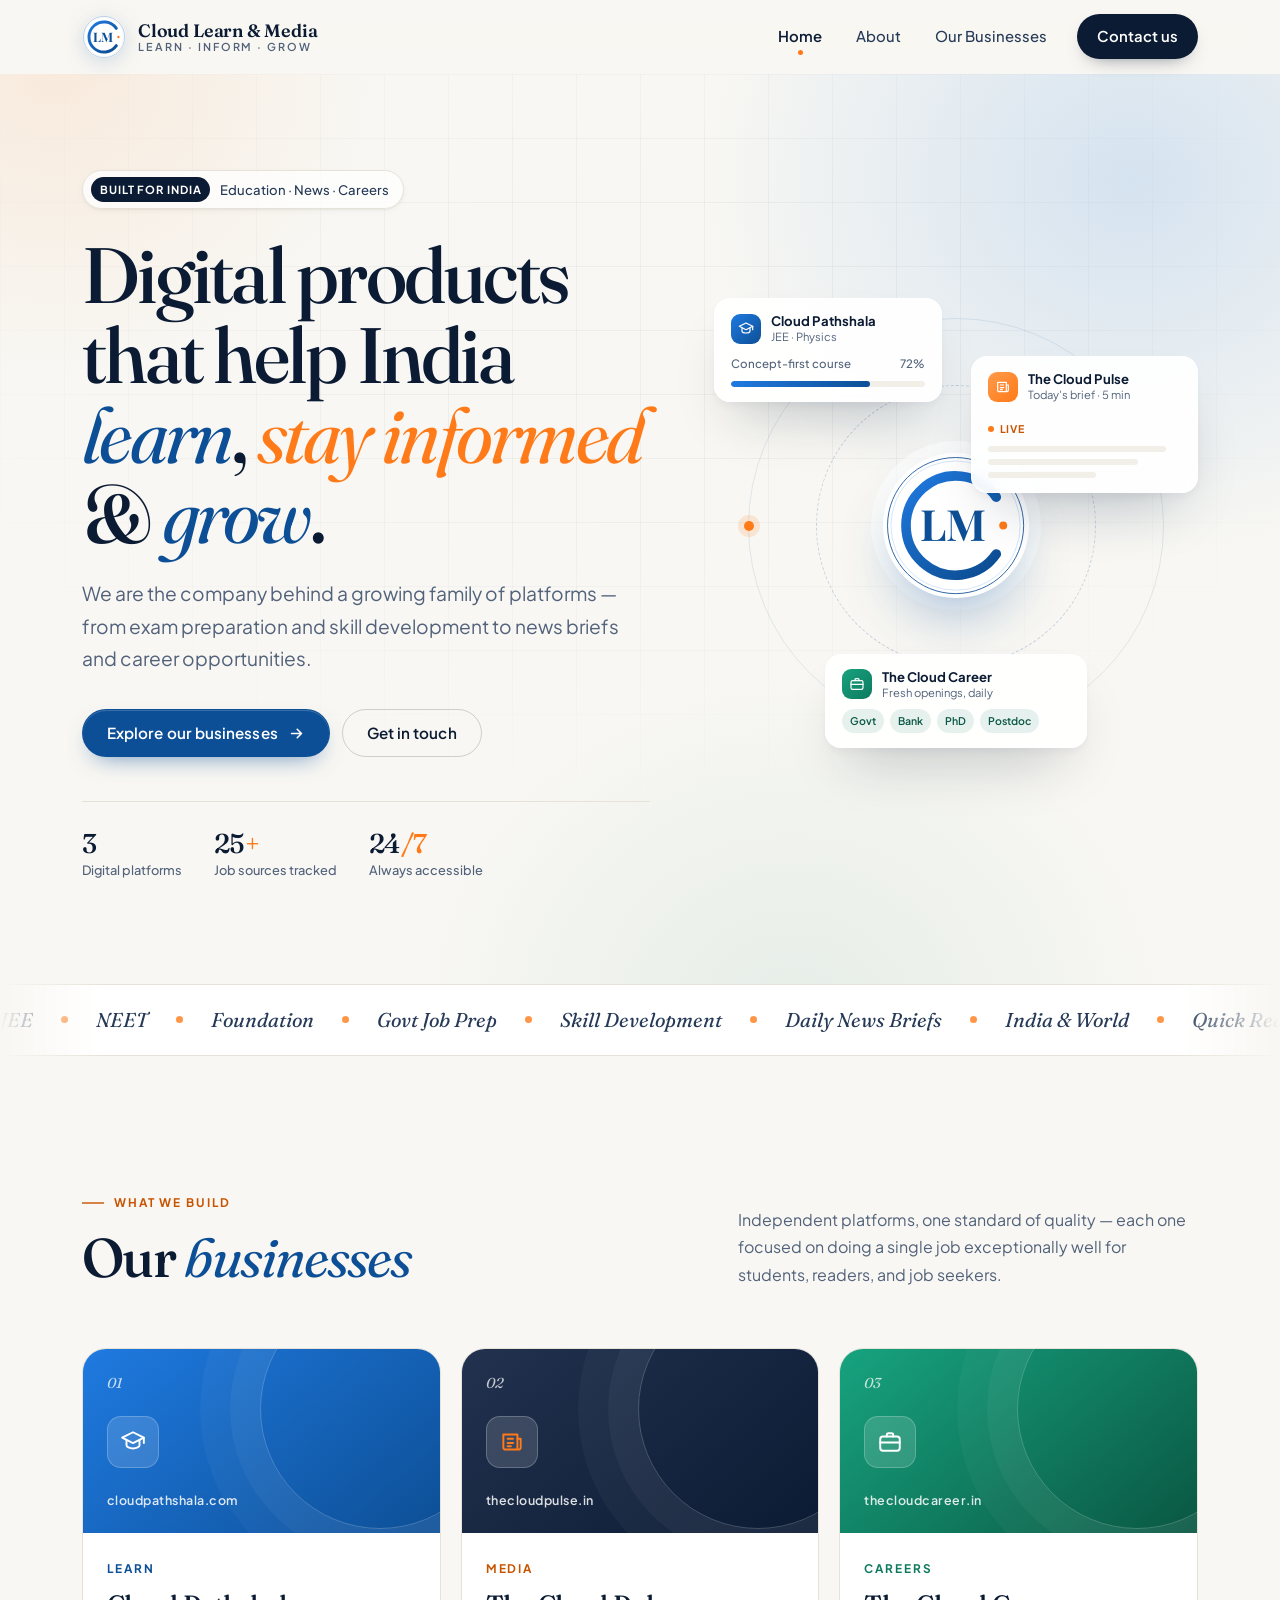
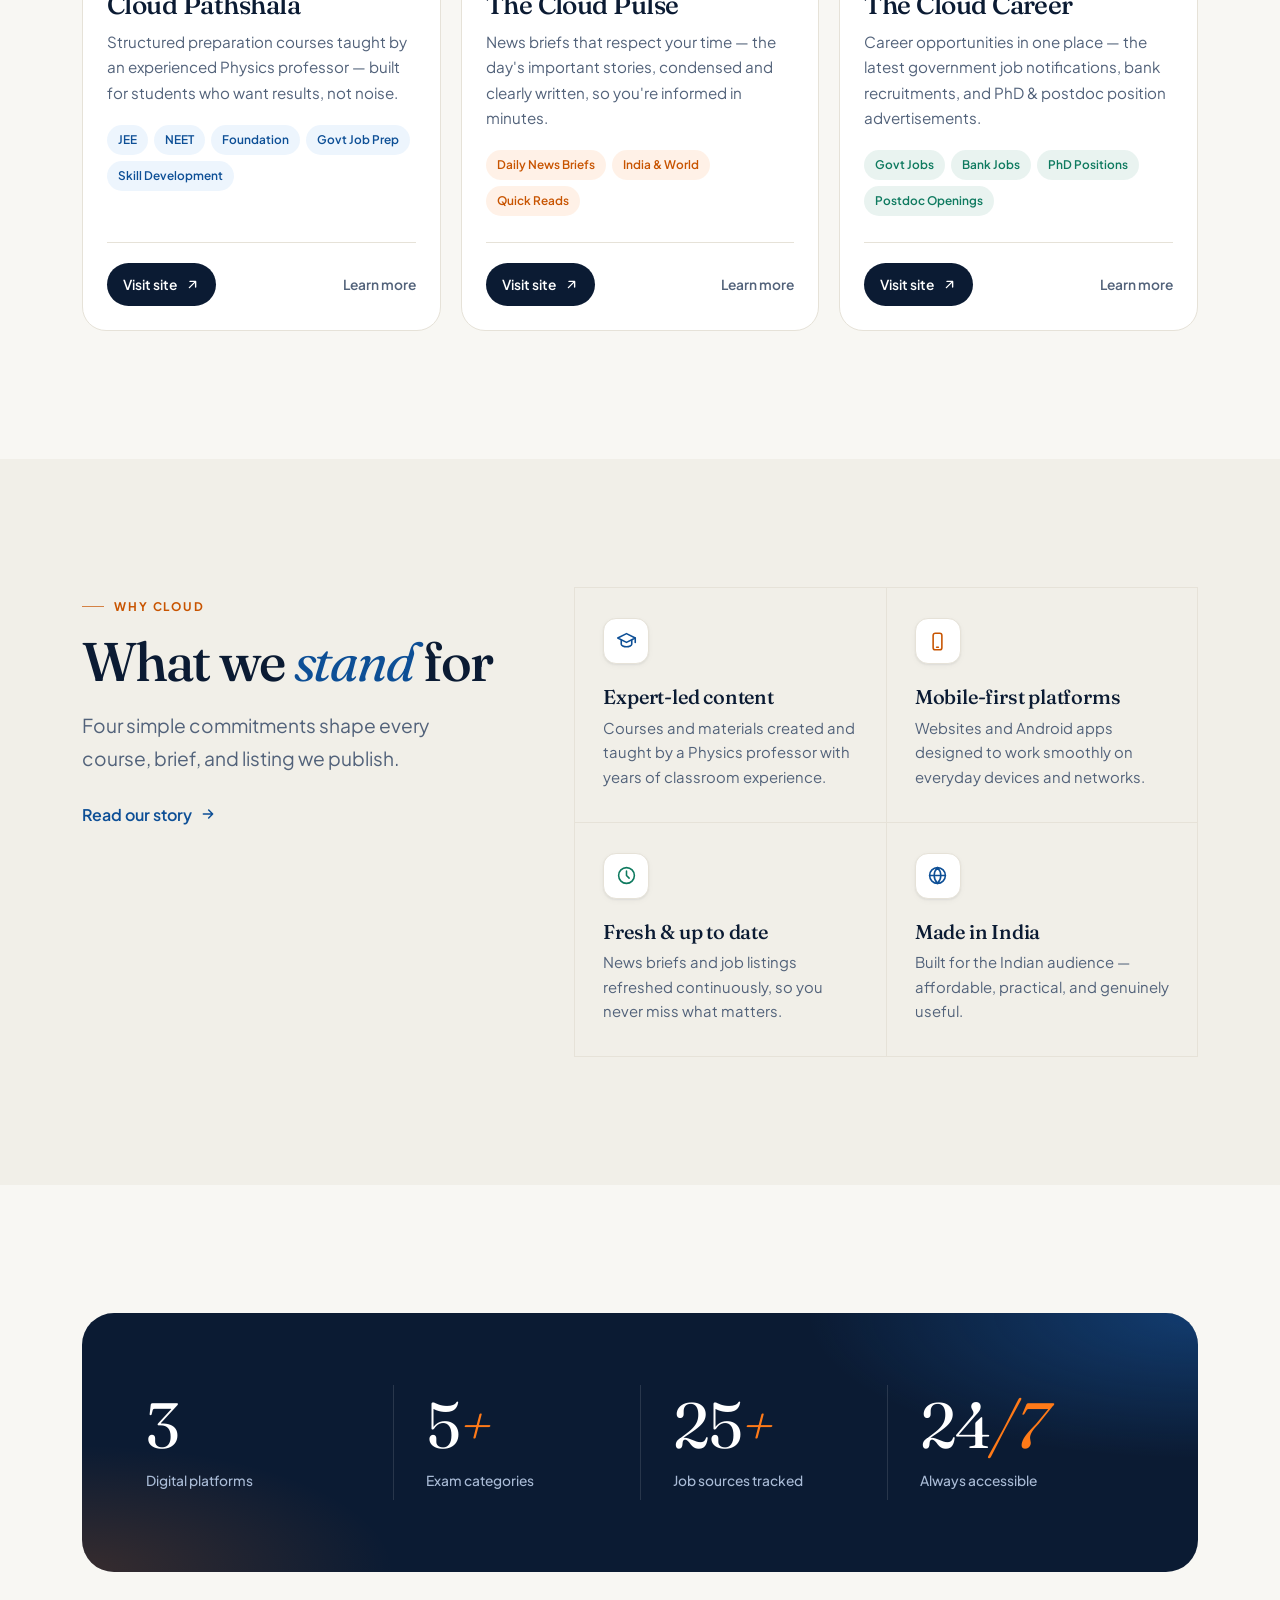
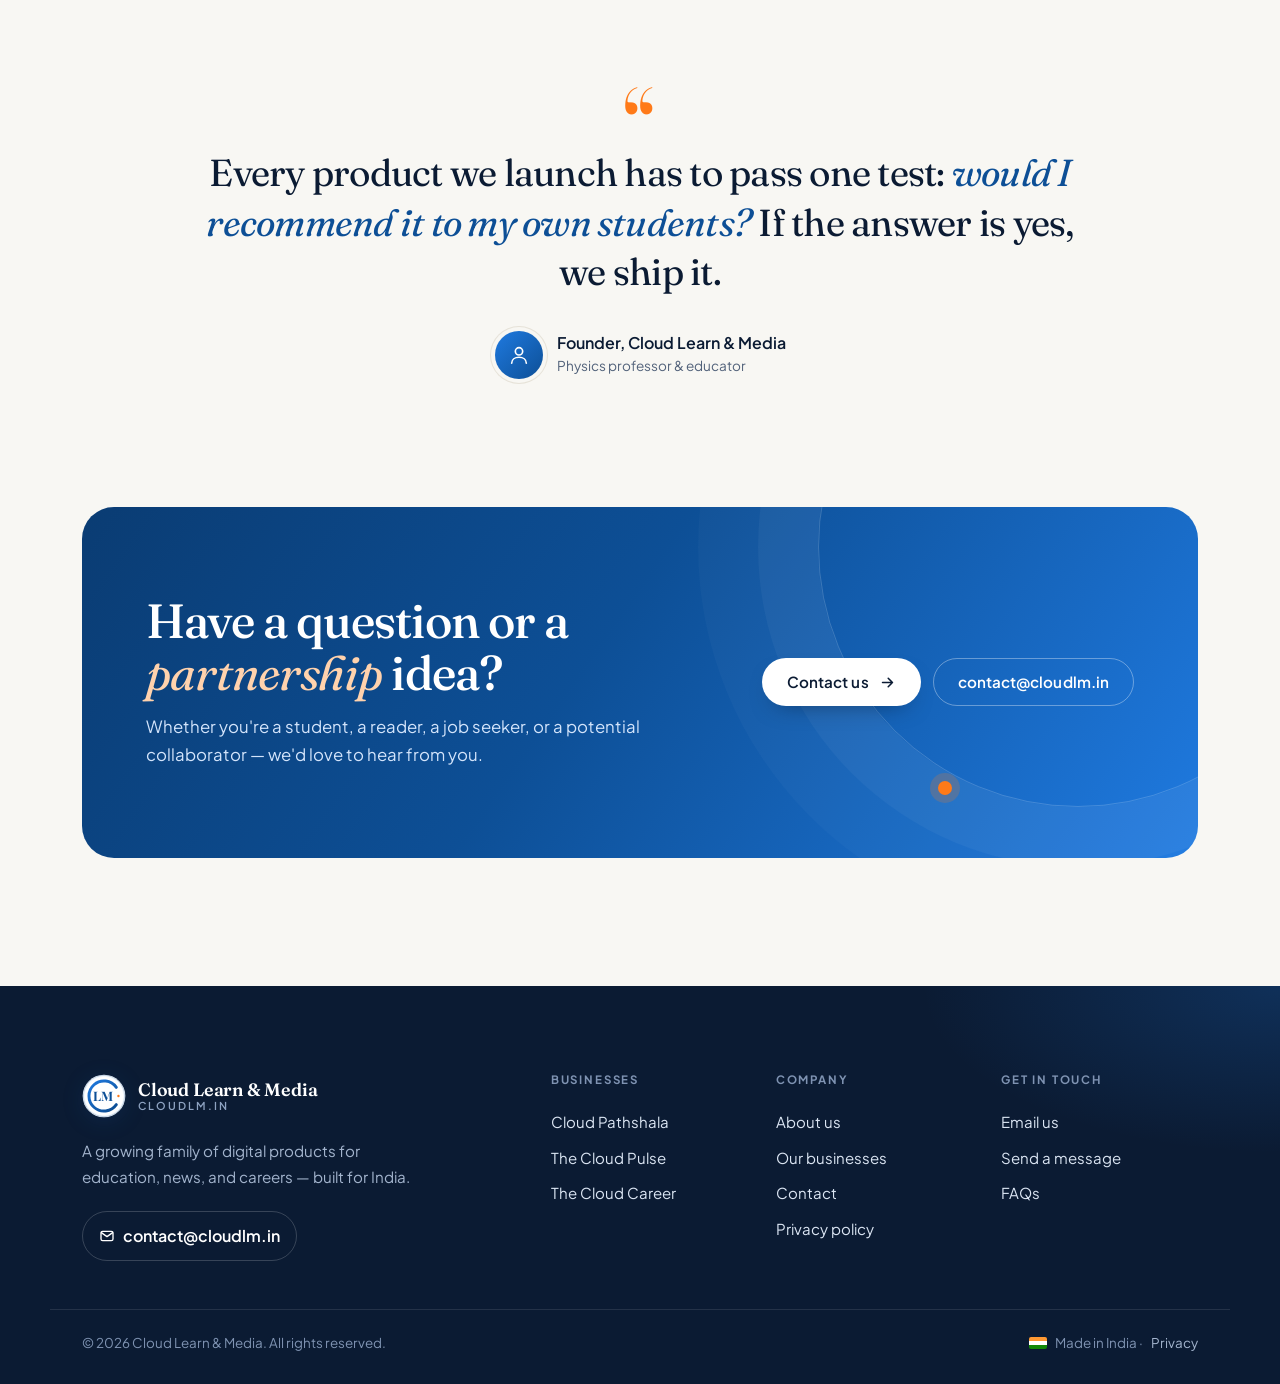
==== index.html @ e99fbc85 "Redesign cloudlm.in with a more polished, editorial look - New design system: Fraunces display serif" ====
<!DOCTYPE html>
<html lang="en-IN" class="no-js">
<head>
<meta charset="UTF-8">
<meta name="viewport" content="width=device-width, initial-scale=1.0">
<title>Cloud Learn &amp; Media — Digital Products for India</title>
<meta name="description" content="Cloud Learn &amp; Media builds digital products for India: Cloud Pathshala (JEE, NEET, Foundation &amp; Govt Job preparation), The Cloud Pulse (news briefs), and The Cloud Career (govt, bank, PhD &amp; postdoc job listings).">
<link rel="canonical" href="https://cloudlm.in/">
<meta name="theme-color" content="#f8f7f3">
<link rel="icon" type="image/png" href="favicon-96.png">
<link rel="apple-touch-icon" href="assets/clm-logo-v3-512.png">
<meta property="og:site_name" content="Cloud Learn &amp; Media">
<meta property="og:title" content="Cloud Learn &amp; Media">
<meta property="og:description" content="A growing family of digital products — education, news, and career opportunities, built for India.">
<meta property="og:url" content="https://cloudlm.in/">
<meta property="og:type" content="website">
<meta property="og:image" content="https://cloudlm.in/assets/clm-logo-v3-512.png">
<meta name="twitter:card" content="summary">
<script>document.documentElement.className='js';</script>
<link rel="preconnect" href="https://fonts.googleapis.com">
<link rel="preconnect" href="https://fonts.gstatic.com" crossorigin>
<link href="https://fonts.googleapis.com/css2?family=Fraunces:ital,opsz,wght@0,9..144,300..700;1,9..144,300..700&family=Plus+Jakarta+Sans:wght@400..700&display=swap" rel="stylesheet">
<link href="https://fonts.googleapis.com/css2?family=Playfair+Display:wght@700&text=LM&display=swap" rel="stylesheet">
<link rel="stylesheet" href="assets/style.css?v=4">
<script type="application/ld+json">
{
  "@context": "https://schema.org",
  "@type": "Organization",
  "name": "Cloud Learn & Media",
  "url": "https://cloudlm.in/",
  "logo": "https://cloudlm.in/assets/clm-logo-v3-512.png",
  "email": "contact@cloudlm.in",
  "description": "Digital products for India: education, news, and career opportunities.",
  "areaServed": "IN",
  "brand": [
    {"@type": "Brand", "name": "Cloud Pathshala", "url": "https://cloudpathshala.com"},
    {"@type": "Brand", "name": "The Cloud Pulse", "url": "https://thecloudpulse.in"},
    {"@type": "Brand", "name": "The Cloud Career", "url": "https://thecloudcareer.in"}
  ]
}
</script>
</head>
<body>

<svg width="0" height="0" style="position:absolute" aria-hidden="true" focusable="false">
  <defs>
    <linearGradient id="cGrad" x1="0" y1="0" x2="0.8" y2="1">
      <stop offset="0" stop-color="#1f7ae0"/>
      <stop offset="1" stop-color="#0d4f96"/>
    </linearGradient>
    <g id="clm-badge">
      <circle cx="256" cy="256" r="248" fill="#ffffff"/>
      <circle cx="256" cy="256" r="240" fill="none" stroke="#0d4f96" stroke-width="3"/>
      <circle cx="256" cy="256" r="228" fill="none" stroke="#9cc4ee" stroke-width="1.5"/>
      <path d="M 399.4 155.6 A 175 175 0 1 0 399.4 356.4" fill="none" stroke="url(#cGrad)" stroke-width="34" stroke-linecap="round"/>
      <circle cx="424" cy="256" r="14" fill="#ff7a18"/>
      <text x="248" y="309" text-anchor="middle" font-family="'Playfair Display', Georgia, 'Times New Roman', serif" font-weight="700" font-size="152" letter-spacing="2" fill="#0d4f96">LM</text>
    </g>
    <symbol id="i-arrow" viewBox="0 0 24 24"><path d="M5 12h14M13 6l6 6-6 6" fill="none" stroke="currentColor" stroke-width="2.2" stroke-linecap="round" stroke-linejoin="round"/></symbol>
    <symbol id="i-ext" viewBox="0 0 24 24"><path d="M7 17L17 7M8 7h9v9" fill="none" stroke="currentColor" stroke-width="2.2" stroke-linecap="round" stroke-linejoin="round"/></symbol>
    <symbol id="i-mail" viewBox="0 0 24 24"><g fill="none" stroke="currentColor" stroke-width="2" stroke-linecap="round" stroke-linejoin="round"><rect x="3" y="5" width="18" height="14" rx="2.5"/><path d="M3.5 7l8.5 6 8.5-6"/></g></symbol>
    <symbol id="i-send" viewBox="0 0 24 24"><path d="M22 2L11 13M22 2l-7 20-4-9-9-4 20-7z" fill="none" stroke="currentColor" stroke-width="2" stroke-linecap="round" stroke-linejoin="round"/></symbol>
    <symbol id="i-cap" viewBox="0 0 24 24"><g fill="none" stroke="currentColor" stroke-width="1.8" stroke-linecap="round" stroke-linejoin="round"><path d="M12 3L2 8l10 5 10-5-10-5z"/><path d="M6 10.5V15c0 1.5 2.7 3 6 3s6-1.5 6-3v-4.5"/><path d="M22 8v5"/></g></symbol>
    <symbol id="i-news" viewBox="0 0 24 24"><g fill="none" stroke="currentColor" stroke-width="1.8" stroke-linecap="round" stroke-linejoin="round"><path d="M4 5h13v14H6a2 2 0 0 1-2-2V5z"/><path d="M17 9h3v8a2 2 0 0 1-2 2"/><path d="M8 9h5M8 13h5M8 16h3"/></g></symbol>
    <symbol id="i-brief" viewBox="0 0 24 24"><g fill="none" stroke="currentColor" stroke-width="1.8" stroke-linecap="round" stroke-linejoin="round"><rect x="3" y="7" width="18" height="13" rx="2.5"/><path d="M9 7V5.5A1.5 1.5 0 0 1 10.5 4h3A1.5 1.5 0 0 1 15 5.5V7"/><path d="M3 12.5h18"/></g></symbol>
    <symbol id="i-phone" viewBox="0 0 24 24"><g fill="none" stroke="currentColor" stroke-width="1.8" stroke-linecap="round" stroke-linejoin="round"><rect x="7" y="2.5" width="10" height="19" rx="2.5"/><path d="M11 18.5h2"/></g></symbol>
    <symbol id="i-clock" viewBox="0 0 24 24"><g fill="none" stroke="currentColor" stroke-width="1.8" stroke-linecap="round" stroke-linejoin="round"><circle cx="12" cy="12" r="9"/><path d="M12 7v5l3 3"/></g></symbol>
    <symbol id="i-globe" viewBox="0 0 24 24"><g fill="none" stroke="currentColor" stroke-width="1.8" stroke-linecap="round" stroke-linejoin="round"><circle cx="12" cy="12" r="9"/><path d="M3 12h18M12 3c2.5 2.6 3.8 5.6 3.8 9s-1.3 6.4-3.8 9c-2.5-2.6-3.8-5.6-3.8-9S9.5 5.6 12 3z"/></g></symbol>
    <symbol id="i-pin" viewBox="0 0 24 24"><g fill="none" stroke="currentColor" stroke-width="1.8" stroke-linecap="round" stroke-linejoin="round"><path d="M12 21s-7-4.6-7-10a7 7 0 0 1 14 0c0 5.4-7 10-7 10z"/><circle cx="12" cy="11" r="2.5"/></g></symbol>
    <symbol id="i-spark" viewBox="0 0 24 24"><g fill="none" stroke="currentColor" stroke-width="1.8" stroke-linecap="round" stroke-linejoin="round"><path d="M12 3v4M12 17v4M3 12h4M17 12h4M5.6 5.6l2.8 2.8M15.6 15.6l2.8 2.8M5.6 18.4l2.8-2.8M15.6 8.4l2.8-2.8"/></g></symbol>
    <symbol id="i-check" viewBox="0 0 24 24"><g fill="none" stroke="currentColor" stroke-width="1.8" stroke-linecap="round" stroke-linejoin="round"><path d="M12 3l7 3v5c0 4.5-3 8.3-7 10-4-1.7-7-5.5-7-10V6l7-3z"/><path d="M9 12l2 2 4-4"/></g></symbol>
    <symbol id="i-user" viewBox="0 0 24 24"><g fill="none" stroke="currentColor" stroke-width="1.8" stroke-linecap="round" stroke-linejoin="round"><circle cx="12" cy="8" r="4"/><path d="M4 21c0-4 3.6-6.5 8-6.5s8 2.5 8 6.5"/></g></symbol>
    <symbol id="i-chat" viewBox="0 0 24 24"><g fill="none" stroke="currentColor" stroke-width="1.8" stroke-linecap="round" stroke-linejoin="round"><path d="M21 12a8.5 8.5 0 0 1-12.4 7.6L3 21l1.5-5A8.5 8.5 0 1 1 21 12z"/><path d="M8.5 10.5h7M8.5 14h4.5"/></g></symbol>
  </defs>
</svg>

<a class="skip" href="#main">Skip to content</a>

<header class="site">
  <div class="nav">
    <a class="brand" href="index.html" aria-label="Cloud Learn &amp; Media — home">
      <svg viewBox="0 0 512 512" aria-hidden="true" focusable="false"><use href="#clm-badge"/></svg>
      <span class="brand-name"><b>Cloud Learn &amp; Media</b><small>Learn · Inform · Grow</small></span>
    </a>
    <button class="burger" type="button" aria-label="Open menu" aria-expanded="false" aria-controls="site-nav"><span></span></button>
    <nav class="links" id="site-nav" aria-label="Main">
      <a href="index.html" class="active" aria-current="page">Home</a>
      <a href="about.html">About</a>
      <a href="businesses.html">Our Businesses</a>
      <a href="contact.html" class="nav-cta">Contact us</a>
    </nav>
  </div>
</header>

<main id="main">

  <!-- Hero -->
  <section class="hero">
    <div class="ambient" aria-hidden="true"></div>
    <div class="wrap hero-grid">
      <div class="hero-copy">
        <span class="pill reveal"><span class="tag">Built for India</span>Education · News · Careers</span>
        <h1 class="h-xl reveal d1">Digital products that help India <em>learn</em>, <em class="ember">stay informed</em> &amp; <em>grow</em>.</h1>
        <p class="lead reveal d2">We are the company behind a growing family of platforms — from exam preparation and skill development to news briefs and career opportunities.</p>
        <div class="cta-row reveal d3">
          <a class="btn btn-primary" href="businesses.html">Explore our businesses <svg aria-hidden="true" focusable="false"><use href="#i-arrow"/></svg></a>
          <a class="btn btn-ghost" href="contact.html">Get in touch</a>
        </div>
        <ul class="proof reveal d4" aria-label="At a glance">
          <li><b>3</b><small>Digital platforms</small></li>
          <li><b>25<span>+</span></b><small>Job sources tracked</small></li>
          <li><b>24<span>/7</span></b><small>Always accessible</small></li>
        </ul>
      </div>

      <div class="constellation reveal d2" aria-hidden="true">
        <div class="ring r2 spin"></div>
        <div class="ring r1"></div>
        <div class="core"><svg viewBox="0 0 512 512"><use href="#clm-badge"/></svg></div>

        <div class="mini m-learn">
          <div class="mini-head"><span class="mini-ic"><svg aria-hidden="true" focusable="false"><use href="#i-cap"/></svg></span><span><b>Cloud Pathshala</b><small>JEE · Physics</small></span></div>
          <div class="row"><span>Concept-first course</span><span>72%</span></div>
          <div class="bar"><i></i></div>
        </div>

        <div class="mini m-pulse">
          <div class="mini-head"><span class="mini-ic"><svg aria-hidden="true" focusable="false"><use href="#i-news"/></svg></span><span><b>The Cloud Pulse</b><small>Today's brief · 5 min</small></span></div>
          <span class="live">Live</span>
          <div class="lines"><i></i><i></i><i></i></div>
        </div>

        <div class="mini m-career">
          <div class="mini-head"><span class="mini-ic"><svg aria-hidden="true" focusable="false"><use href="#i-brief"/></svg></span><span><b>The Cloud Career</b><small>Fresh openings, daily</small></span></div>
          <div class="tags"><span>Govt</span><span>Bank</span><span>PhD</span><span>Postdoc</span></div>
        </div>
      </div>
    </div>
  </section>

  <!-- Ticker -->
  <div class="ticker" aria-hidden="true">
    <div class="ticker-track"><ul><li>JEE</li><li>NEET</li><li>Foundation</li><li>Govt Job Prep</li><li>Skill Development</li><li>Daily News Briefs</li><li>India &amp; World</li><li>Quick Reads</li><li>Govt Jobs</li><li>Bank Jobs</li><li>PhD Positions</li><li>Postdoc Openings</li></ul><ul><li>JEE</li><li>NEET</li><li>Foundation</li><li>Govt Job Prep</li><li>Skill Development</li><li>Daily News Briefs</li><li>India &amp; World</li><li>Quick Reads</li><li>Govt Jobs</li><li>Bank Jobs</li><li>PhD Positions</li><li>Postdoc Openings</li></ul></div>
  </div>

  <!-- Businesses -->
  <section class="block" id="businesses">
    <div class="wrap">
      <div class="sec-head">
        <div class="reveal">
          <span class="kicker">What we build</span>
          <h2 class="h-lg">Our <em>businesses</em></h2>
        </div>
        <p class="reveal d1">Independent platforms, one standard of quality — each one focused on doing a single job exceptionally well for students, readers, and job seekers.</p>
      </div>
      <div class="biz-grid">
        <article class="card learn reveal d1">
          <div class="card-art">
            <span class="num">01</span>
            <div class="glyph"><svg aria-hidden="true" focusable="false"><use href="#i-cap"/></svg></div>
            <span class="domain">cloudpathshala.com</span>
          </div>
          <div class="card-body">
            <span class="kicker plain">Learn</span>
            <h3>Cloud Pathshala</h3>
            <p>Structured preparation courses taught by an experienced Physics professor — built for students who want results, not noise.</p>
            <div class="chips"><span class="chip">JEE</span><span class="chip">NEET</span><span class="chip">Foundation</span><span class="chip">Govt Job Prep</span><span class="chip">Skill Development</span></div>
            <div class="card-actions">
              <a class="visit" href="https://cloudpathshala.com" target="_blank" rel="noopener" aria-label="Visit Cloud Pathshala (opens in a new tab)">Visit site <svg aria-hidden="true" focusable="false"><use href="#i-ext"/></svg></a>
              <a class="more" href="businesses.html#pathshala">Learn more</a>
            </div>
          </div>
        </article>
        <article class="card media reveal d2">
          <div class="card-art">
            <span class="num">02</span>
            <div class="glyph"><svg aria-hidden="true" focusable="false"><use href="#i-news"/></svg></div>
            <span class="domain">thecloudpulse.in</span>
          </div>
          <div class="card-body">
            <span class="kicker plain">Media</span>
            <h3>The Cloud Pulse</h3>
            <p>News briefs that respect your time — the day's important stories, condensed and clearly written, so you're informed in minutes.</p>
            <div class="chips"><span class="chip">Daily News Briefs</span><span class="chip">India &amp; World</span><span class="chip">Quick Reads</span></div>
            <div class="card-actions">
              <a class="visit" href="https://thecloudpulse.in" target="_blank" rel="noopener" aria-label="Visit The Cloud Pulse (opens in a new tab)">Visit site <svg aria-hidden="true" focusable="false"><use href="#i-ext"/></svg></a>
              <a class="more" href="businesses.html#pulse">Learn more</a>
            </div>
          </div>
        </article>
        <article class="card career reveal d3">
          <div class="card-art">
            <span class="num">03</span>
            <div class="glyph"><svg aria-hidden="true" focusable="false"><use href="#i-brief"/></svg></div>
            <span class="domain">thecloudcareer.in</span>
          </div>
          <div class="card-body">
            <span class="kicker plain">Careers</span>
            <h3>The Cloud Career</h3>
            <p>Career opportunities in one place — the latest government job notifications, bank recruitments, and PhD &amp; postdoc position advertisements.</p>
            <div class="chips"><span class="chip">Govt Jobs</span><span class="chip">Bank Jobs</span><span class="chip">PhD Positions</span><span class="chip">Postdoc Openings</span></div>
            <div class="card-actions">
              <a class="visit" href="https://thecloudcareer.in" target="_blank" rel="noopener" aria-label="Visit The Cloud Career (opens in a new tab)">Visit site <svg aria-hidden="true" focusable="false"><use href="#i-ext"/></svg></a>
              <a class="more" href="businesses.html#career">Learn more</a>
            </div>
          </div>
        </article>
      </div>
    </div>
  </section>

  <!-- Values -->
  <section class="block alt">
    <div class="wrap values">
      <div class="values-intro reveal">
        <span class="kicker">Why Cloud</span>
        <h2 class="h-lg">What we <em>stand</em> for</h2>
        <p class="lead">Four simple commitments shape every course, brief, and listing we publish.</p>
        <p style="margin-top:26px"><a class="link-arrow" href="about.html">Read our story <svg aria-hidden="true" focusable="false"><use href="#i-arrow"/></svg></a></p>
      </div>
      <div class="value-grid">
        <div class="value reveal">
          <div class="ic"><svg aria-hidden="true" focusable="false"><use href="#i-cap"/></svg></div>
          <h3>Expert-led content</h3>
          <p>Courses and materials created and taught by a Physics professor with years of classroom experience.</p>
        </div>
        <div class="value reveal d1">
          <div class="ic"><svg aria-hidden="true" focusable="false"><use href="#i-phone"/></svg></div>
          <h3>Mobile-first platforms</h3>
          <p>Websites and Android apps designed to work smoothly on everyday devices and networks.</p>
        </div>
        <div class="value reveal d2">
          <div class="ic"><svg aria-hidden="true" focusable="false"><use href="#i-clock"/></svg></div>
          <h3>Fresh &amp; up to date</h3>
          <p>News briefs and job listings refreshed continuously, so you never miss what matters.</p>
        </div>
        <div class="value reveal d3">
          <div class="ic"><svg aria-hidden="true" focusable="false"><use href="#i-globe"/></svg></div>
          <h3>Made in India</h3>
          <p>Built for the Indian audience — affordable, practical, and genuinely useful.</p>
        </div>
      </div>
    </div>
  </section>

  <!-- Stats -->
  <section class="block">
    <div class="wrap">
      <div class="stats-band reveal">
        <div class="stats">
          <div class="stat"><div class="num"><span data-count="3">3</span></div><small>Digital platforms</small></div>
          <div class="stat"><div class="num"><span data-count="5">5</span><span class="accent">+</span></div><small>Exam categories</small></div>
          <div class="stat"><div class="num"><span data-count="25">25</span><span class="accent">+</span></div><small>Job sources tracked</small></div>
          <div class="stat"><div class="num">24<span class="accent">/7</span></div><small>Always accessible</small></div>
        </div>
      </div>
    </div>
  </section>

  <!-- Founder -->
  <section class="block tight">
    <div class="wrap">
      <figure class="quote reveal">
        <span class="mark" aria-hidden="true">“</span>
        <blockquote>Every product we launch has to pass one test: <em>would I recommend it to my own students?</em> If the answer is yes, we ship it.</blockquote>
        <figcaption>
          <span class="avatar"><svg aria-hidden="true" focusable="false"><use href="#i-user"/></svg></span>
          <span><b>Founder, Cloud Learn &amp; Media</b><small>Physics professor &amp; educator</small></span>
        </figcaption>
      </figure>
    </div>
  </section>

  <section class="block tight">
    <div class="wrap">
      <div class="cta-band reveal">
        <div>
          <h2>Have a question or a <em>partnership</em> idea?</h2>
          <p>Whether you're a student, a reader, a job seeker, or a potential collaborator — we'd love to hear from you.</p>
        </div>
        <div class="cta-row">
          <a class="btn btn-light" href="contact.html">Contact us <svg aria-hidden="true" focusable="false"><use href="#i-arrow"/></svg></a>
          <a class="btn btn-outline-light" href="mailto:contact@cloudlm.in">contact@cloudlm.in</a>
        </div>
      </div>
    </div>
  </section>

</main>

<footer class="site">
  <div class="foot-inner">
    <div class="foot-brand">
      <a class="brand" href="index.html" aria-label="Cloud Learn &amp; Media — home">
        <svg viewBox="0 0 512 512" aria-hidden="true" focusable="false"><use href="#clm-badge"/></svg>
        <span class="brand-name"><b>Cloud Learn &amp; Media</b><small>cloudlm.in</small></span>
      </a>
      <p>A growing family of digital products for education, news, and careers — built for India.</p>
      <a class="foot-mail" href="mailto:contact@cloudlm.in"><svg aria-hidden="true" focusable="false"><use href="#i-mail"/></svg>contact@cloudlm.in</a>
    </div>
    <div class="foot-links">
      <div>
        <h3>Businesses</h3>
        <a href="https://cloudpathshala.com" target="_blank" rel="noopener">Cloud Pathshala</a>
        <a href="https://thecloudpulse.in" target="_blank" rel="noopener">The Cloud Pulse</a>
        <a href="https://thecloudcareer.in" target="_blank" rel="noopener">The Cloud Career</a>
      </div>
      <div>
        <h3>Company</h3>
        <a href="about.html">About us</a>
        <a href="businesses.html">Our businesses</a>
        <a href="contact.html">Contact</a>
        <a href="privacy.html">Privacy policy</a>
      </div>
      <div>
        <h3>Get in touch</h3>
        <a href="mailto:contact@cloudlm.in">Email us</a>
        <a href="contact.html#contactForm">Send a message</a>
        <a href="contact.html#faq">FAQs</a>
      </div>
    </div>
  </div>
  <div class="copy">
    <span>© <span id="year">2026</span> Cloud Learn &amp; Media. All rights reserved.</span>
    <span class="made"><i aria-hidden="true"></i>Made in India · <a href="privacy.html">Privacy</a></span>
  </div>
</footer>

<script src="assets/main.js?v=4" defer></script>
</body>
</html>
---- assets/style.css ----
/* ==========================================================================
   Cloud Learn & Media — cloudlm.in
   Design system v4
   Display: Fraunces · Text: Plus Jakarta Sans · Monogram: Playfair Display
   ========================================================================== */

:root{
  /* Brand */
  --royal:#0d4f96;
  --royal-deep:#0a3c73;
  --bright:#1f7ae0;
  --sky:#9cc4ee;
  --ember:#ff7a18;
  --ember-deep:#c85400;     /* ember for text on light backgrounds (AA) */
  --emerald:#0e7a5f;
  --emerald-deep:#0a5743;

  /* Neutrals */
  --ink:#0b1b33;
  --ink-2:#263a57;
  --muted:#52627a;
  --paper:#f8f7f3;
  --paper-2:#f1efe8;
  --surface:#ffffff;
  --line:#e6e2d8;
  --line-cool:#dbe6f3;

  /* Type */
  --f-display:'Fraunces', 'Iowan Old Style', Georgia, serif;
  --f-text:'Plus Jakarta Sans', system-ui, -apple-system, 'Segoe UI', sans-serif;

  /* Shape & depth */
  --r-sm:10px;
  --r-md:16px;
  --r-lg:24px;
  --r-xl:32px;
  --shadow-sm:0 1px 2px rgba(11,27,51,.06), 0 2px 8px -2px rgba(11,27,51,.06);
  --shadow-md:0 2px 4px rgba(11,27,51,.04), 0 12px 32px -12px rgba(11,27,51,.18);
  --shadow-lg:0 4px 8px rgba(11,27,51,.04), 0 30px 60px -24px rgba(11,27,51,.28);

  --ease:cubic-bezier(.22,.61,.36,1);
  --wrap:1180px;
  --gutter:clamp(16px, 4vw, 32px);
}

/* ---------- Reset & base ---------- */
*,*::before,*::after{box-sizing:border-box}
*{margin:0;padding:0}
html{scroll-behavior:smooth;-webkit-text-size-adjust:100%;scroll-padding-top:96px}
body{
  font-family:var(--f-text);
  font-size:1rem;
  line-height:1.7;
  color:var(--ink-2);
  background:var(--paper);
  -webkit-font-smoothing:antialiased;
  -moz-osx-font-smoothing:grayscale;
  text-rendering:optimizeLegibility;
  overflow-x:hidden;
}
img,svg{display:block;max-width:100%}
a{color:inherit}
button,input,select,textarea{font:inherit;color:inherit}
::selection{background:rgba(31,122,224,.18);color:var(--ink)}
:focus-visible{outline:2px solid var(--bright);outline-offset:3px;border-radius:6px}

.skip{
  position:absolute;left:16px;top:-60px;z-index:200;
  background:var(--ink);color:#fff;padding:10px 16px;border-radius:var(--r-sm);
  text-decoration:none;font-weight:600;transition:top .2s var(--ease);
}
.skip:focus{top:12px}

.wrap{max-width:var(--wrap);margin:0 auto;padding:0 var(--gutter)}

/* ---------- Typography ---------- */
h1,h2,h3,h4,.display{
  font-family:var(--f-display);
  font-optical-sizing:auto;
  color:var(--ink);
  font-weight:500;
  letter-spacing:-.02em;
  line-height:1.08;
}
h1 em,h2 em,h3 em,.display em{font-style:italic;font-weight:400;color:var(--royal)}
h1 em.ember,h2 em.ember{color:var(--ember)}
.h-xl{font-size:clamp(2.6rem, 6.2vw, 4.9rem);letter-spacing:-.035em;line-height:1.02}
.h-lg{font-size:clamp(2.1rem, 4.4vw, 3.4rem);letter-spacing:-.03em}
.h-md{font-size:clamp(1.6rem, 2.8vw, 2.2rem)}
.h-sm{font-size:1.4rem;letter-spacing:-.015em}
.lead{font-size:clamp(1.05rem, 1.5vw, 1.2rem);line-height:1.7;color:var(--muted)}
p{color:var(--muted)}

.kicker{
  display:inline-flex;align-items:center;gap:10px;
  font-family:var(--f-text);
  font-size:.74rem;font-weight:700;letter-spacing:.16em;text-transform:uppercase;
  color:var(--ember-deep);
}
.kicker::before{content:"";width:22px;height:1.5px;background:currentColor;opacity:.7}
.kicker.plain::before{display:none}

/* ---------- Buttons ---------- */
.btn{
  --bg:var(--ink);--fg:#fff;
  position:relative;
  display:inline-flex;align-items:center;justify-content:center;gap:10px;
  padding:14px 24px;border-radius:999px;border:1px solid transparent;
  background:var(--bg);color:var(--fg);
  font-weight:600;font-size:.95rem;letter-spacing:.005em;line-height:1.2;
  text-decoration:none;cursor:pointer;white-space:nowrap;
  transition:transform .25s var(--ease), box-shadow .25s var(--ease), background .25s var(--ease), border-color .25s var(--ease), color .25s var(--ease);
}
.btn svg{width:17px;height:17px;flex-shrink:0;transition:transform .25s var(--ease)}
.btn:hover{transform:translateY(-2px)}
.btn:hover svg{transform:translateX(3px)}
.btn-primary{--bg:var(--royal);box-shadow:0 10px 24px -12px rgba(13,79,150,.7), inset 0 1px 0 rgba(255,255,255,.18)}
.btn-primary:hover{--bg:var(--royal-deep);box-shadow:0 16px 30px -14px rgba(13,79,150,.8), inset 0 1px 0 rgba(255,255,255,.18)}
.btn-ink{--bg:var(--ink)}
.btn-ink:hover{--bg:#16294a}
.btn-ghost{--bg:transparent;--fg:var(--ink);border-color:rgba(11,27,51,.18)}
.btn-ghost:hover{border-color:var(--ink);--bg:rgba(255,255,255,.7)}
.btn-light{--bg:#fff;--fg:var(--ink);box-shadow:0 10px 24px -14px rgba(0,0,0,.5)}
.btn-outline-light{--bg:transparent;--fg:#fff;border-color:rgba(255,255,255,.35)}
.btn-outline-light:hover{border-color:#fff;--bg:rgba(255,255,255,.08)}
.btn-ember{--bg:var(--ember);--fg:#1b0d00;box-shadow:0 10px 24px -12px rgba(255,122,24,.8)}
.btn-ember:hover{--bg:#ff8c36}

.link-arrow{
  display:inline-flex;align-items:center;gap:8px;
  font-weight:600;color:var(--royal);text-decoration:none;
  background:linear-gradient(currentColor,currentColor) 0 100%/0 1.5px no-repeat;
  padding-bottom:2px;transition:background-size .3s var(--ease);
}
.link-arrow svg{width:16px;height:16px;transition:transform .25s var(--ease)}
.link-arrow:hover{background-size:100% 1.5px}
.link-arrow:hover svg{transform:translateX(3px)}

/* ---------- Header ---------- */
header.site{
  position:sticky;top:0;z-index:100;
  background:rgba(248,247,243,.72);
  -webkit-backdrop-filter:saturate(160%) blur(14px);
  backdrop-filter:saturate(160%) blur(14px);
  border-bottom:1px solid transparent;
  transition:border-color .3s var(--ease), background .3s var(--ease), box-shadow .3s var(--ease);
}
header.site.scrolled{
  background:rgba(248,247,243,.9);
  border-bottom-color:var(--line);
  box-shadow:0 10px 30px -24px rgba(11,27,51,.35);
}
.nav{
  max-width:var(--wrap);margin:0 auto;padding:14px var(--gutter);
  display:flex;align-items:center;justify-content:space-between;gap:20px;
}
.brand{display:flex;align-items:center;gap:12px;text-decoration:none;color:var(--ink)}
.brand svg{width:44px;height:44px;flex-shrink:0;filter:drop-shadow(0 4px 10px rgba(13,79,150,.18));transition:transform .5s var(--ease)}
.brand:hover svg{transform:rotate(-8deg)}
.brand-name{display:flex;flex-direction:column;line-height:1.1}
.brand-name b{font-family:var(--f-display);font-weight:600;font-size:1.12rem;letter-spacing:-.01em}
.brand-name small{font-size:.68rem;font-weight:600;letter-spacing:.18em;text-transform:uppercase;color:var(--muted)}

nav.links{display:flex;align-items:center;gap:6px}
nav.links a{
  position:relative;
  padding:8px 14px;border-radius:999px;
  text-decoration:none;font-weight:500;font-size:.93rem;color:var(--ink-2);
  transition:color .2s var(--ease), background .2s var(--ease);
}
nav.links a:not(.nav-cta):hover{color:var(--ink);background:rgba(11,27,51,.05)}
nav.links a.active{color:var(--ink);font-weight:600}
nav.links a.active::after{
  content:"";position:absolute;left:50%;bottom:2px;width:5px;height:5px;margin-left:-2.5px;
  border-radius:50%;background:var(--ember);
}
nav.links a.nav-cta{
  margin-left:10px;padding:10px 20px;
  background:var(--ink);color:#fff;font-weight:600;
  box-shadow:0 8px 20px -12px rgba(11,27,51,.7);
  transition:transform .25s var(--ease), background .25s var(--ease);
}
nav.links a.nav-cta:hover{background:var(--royal);transform:translateY(-1px)}
nav.links a.nav-cta.active::after{display:none}

.burger{
  display:none;width:44px;height:44px;border-radius:12px;
  border:1px solid var(--line);background:var(--surface);cursor:pointer;
  position:relative;
}
.burger span,.burger span::before,.burger span::after{
  position:absolute;left:12px;width:18px;height:1.8px;border-radius:2px;background:var(--ink);
  transition:transform .3s var(--ease), opacity .2s var(--ease), top .3s var(--ease);
}
.burger span{top:21px}
.burger span::before{content:"";left:0;top:-6px}
.burger span::after{content:"";left:0;top:6px}
.menu-open .burger span{background:transparent}
.menu-open .burger span::before{top:0;transform:rotate(45deg)}
.menu-open .burger span::after{top:0;transform:rotate(-45deg)}

/* ---------- Ambient background ---------- */
.ambient{position:absolute;inset:0;overflow:hidden;pointer-events:none;z-index:0}
.ambient::before{
  content:"";position:absolute;inset:-10% -10% auto -10%;height:120%;
  background:
    radial-gradient(40% 50% at 82% 18%, rgba(31,122,224,.16), transparent 70%),
    radial-gradient(30% 40% at 12% 8%, rgba(255,122,24,.10), transparent 70%),
    radial-gradient(35% 45% at 60% 95%, rgba(14,122,95,.08), transparent 70%);
}
.ambient::after{
  content:"";position:absolute;inset:0;
  background-image:
    linear-gradient(rgba(11,27,51,.045) 1px, transparent 1px),
    linear-gradient(90deg, rgba(11,27,51,.045) 1px, transparent 1px);
  background-size:64px 64px;
  -webkit-mask-image:radial-gradient(70% 60% at 50% 30%, #000 30%, transparent 85%);
  mask-image:radial-gradient(70% 60% at 50% 30%, #000 30%, transparent 85%);
}

/* ---------- Hero (home) ---------- */
.hero{position:relative;padding:clamp(48px, 8vw, 96px) 0 clamp(56px, 8vw, 104px)}
.hero-grid{
  position:relative;z-index:1;
  display:grid;grid-template-columns:1.08fr .92fr;gap:clamp(32px, 5vw, 72px);align-items:center;
}
.pill{
  display:inline-flex;align-items:center;gap:10px;
  padding:6px 14px 6px 8px;border-radius:999px;
  background:rgba(255,255,255,.75);border:1px solid var(--line);
  font-size:.82rem;font-weight:500;color:var(--ink-2);
  box-shadow:var(--shadow-sm);
}
.pill .tag{
  padding:3px 9px;border-radius:999px;background:var(--ink);color:#fff;
  font-size:.7rem;font-weight:700;letter-spacing:.08em;text-transform:uppercase;
}
.hero h1{margin:26px 0 22px}
.hero .lead{max-width:540px}
.cta-row{display:flex;flex-wrap:wrap;gap:12px;margin-top:34px}
.proof{
  display:flex;flex-wrap:wrap;gap:12px 32px;margin-top:44px;padding-top:28px;
  border-top:1px solid var(--line);list-style:none;
}
.proof li{display:flex;flex-direction:column;gap:2px}
.proof b{font-family:var(--f-display);font-weight:500;font-size:1.7rem;color:var(--ink);letter-spacing:-.02em;line-height:1}
.proof b span{color:var(--ember)}
.proof small{font-size:.8rem;color:var(--muted);font-weight:500}

/* Hero visual: the family around the monogram */
.constellation{position:relative;aspect-ratio:1/1;max-width:540px;width:100%;margin-left:auto}
.constellation .ring{
  position:absolute;inset:0;margin:auto;border-radius:50%;
  border:1px dashed rgba(13,79,150,.22);
}
.constellation .ring.r1{width:58%;height:58%}
.constellation .ring.r2{width:86%;height:86%;border-style:solid;border-color:rgba(13,79,150,.10)}
.constellation .ring.r2::after{
  content:"";position:absolute;top:50%;left:-5px;width:10px;height:10px;margin-top:-5px;border-radius:50%;
  background:var(--ember);box-shadow:0 0 0 6px rgba(255,122,24,.15);
}
.spin{animation:spin 60s linear infinite}
@keyframes spin{to{transform:rotate(360deg)}}
.constellation .core{
  position:absolute;inset:0;margin:auto;width:30%;height:30%;
  border-radius:50%;background:#fff;
  box-shadow:0 30px 60px -20px rgba(13,79,150,.45), 0 0 0 12px rgba(255,255,255,.55);
}
.constellation .core svg{width:100%;height:100%}

.mini{
  position:absolute;width:47%;
  background:rgba(255,255,255,.92);
  -webkit-backdrop-filter:blur(8px);backdrop-filter:blur(8px);
  border:1px solid rgba(255,255,255,.9);
  border-radius:var(--r-md);padding:14px 16px;
  box-shadow:var(--shadow-lg);
  animation:float 7s ease-in-out infinite;
}
.mini-head{display:flex;align-items:center;gap:10px;margin-bottom:10px}
.mini-ic{width:30px;height:30px;border-radius:9px;display:grid;place-items:center;flex-shrink:0;color:#fff}
.mini-ic svg{width:16px;height:16px}
.mini-head b{display:block;font-size:.82rem;color:var(--ink);line-height:1.2}
.mini-head small{display:block;font-size:.7rem;color:var(--muted);line-height:1.3}
.mini .bar{height:6px;border-radius:6px;background:var(--paper-2);overflow:hidden;margin-top:8px}
.mini .bar i{display:block;height:100%;width:72%;border-radius:inherit;background:linear-gradient(90deg,var(--bright),var(--royal))}
.mini .row{display:flex;justify-content:space-between;font-size:.72rem;color:var(--muted);font-weight:500}
.mini .lines i{display:block;height:6px;border-radius:6px;background:var(--paper-2);margin-top:7px}
.mini .lines i:nth-child(1){width:92%}
.mini .lines i:nth-child(2){width:78%}
.mini .lines i:nth-child(3){width:56%}
.mini .tags{display:flex;gap:6px;flex-wrap:wrap}
.mini .tags span{font-size:.66rem;font-weight:600;padding:3px 8px;border-radius:999px;background:rgba(14,122,95,.1);color:var(--emerald-deep)}
.mini.m-learn{top:3%;left:0}
.mini.m-learn .mini-ic{background:linear-gradient(135deg,var(--bright),var(--royal))}
.mini.m-pulse{top:15%;right:0;animation-delay:-2.4s}
.mini.m-pulse .mini-ic{background:linear-gradient(135deg,#ff9a4a,var(--ember))}
.mini.m-career{width:54%;bottom:4%;left:23%;animation-delay:-4.6s}
.mini.m-career .mini-ic{background:linear-gradient(135deg,#17a37f,var(--emerald))}
.live{display:inline-flex;align-items:center;gap:6px;font-size:.66rem;font-weight:700;letter-spacing:.08em;text-transform:uppercase;color:var(--ember-deep)}
.live::before{content:"";width:6px;height:6px;border-radius:50%;background:var(--ember);animation:pulse 1.8s ease-out infinite}
@keyframes float{0%,100%{transform:translateY(0)}50%{transform:translateY(-10px)}}
@keyframes pulse{0%{box-shadow:0 0 0 0 rgba(255,122,24,.6)}100%{box-shadow:0 0 0 8px rgba(255,122,24,0)}}

/* ---------- Ticker ---------- */
.ticker{
  position:relative;overflow:hidden;
  border-block:1px solid var(--line);
  background:var(--surface);
  padding:18px 0;
  -webkit-mask-image:linear-gradient(90deg,transparent,#000 8%,#000 92%,transparent);
  mask-image:linear-gradient(90deg,transparent,#000 8%,#000 92%,transparent);
}
.ticker-track{display:flex;width:max-content;animation:marquee 48s linear infinite}
.ticker:hover .ticker-track{animation-play-state:paused}
.ticker ul{display:flex;list-style:none;flex-shrink:0}
.ticker li{
  display:flex;align-items:center;gap:28px;padding-right:28px;
  font-family:var(--f-display);font-size:1.25rem;font-style:italic;color:var(--ink-2);white-space:nowrap;
}
.ticker li::after{content:"";width:7px;height:7px;border-radius:50%;background:var(--ember);opacity:.8}
@keyframes marquee{to{transform:translateX(-50%)}}

/* ---------- Sections ---------- */
.block{position:relative;padding:clamp(72px, 10vw, 128px) 0}
.block.tight{padding-top:0}
.block.alt{background:var(--paper-2)}
.sec-head{display:grid;grid-template-columns:1fr 1fr;gap:24px 48px;align-items:end;margin-bottom:clamp(36px, 5vw, 60px)}
.sec-head h2{margin-top:16px}
.sec-head p{max-width:460px;justify-self:end}
.sec-head.center{grid-template-columns:1fr;text-align:center;justify-items:center}
.sec-head.center p{justify-self:center}

/* ---------- Product cards (home) ---------- */
.biz-grid{display:grid;grid-template-columns:repeat(3,1fr);gap:20px}
.card{
  --c1:var(--bright);--c2:var(--royal);--tint:rgba(31,122,224,.08);--fg:var(--royal);
  position:relative;display:flex;flex-direction:column;
  background:var(--surface);border:1px solid var(--line);border-radius:var(--r-lg);
  overflow:hidden;
  transition:transform .4s var(--ease), box-shadow .4s var(--ease), border-color .4s var(--ease);
}
.card:hover{transform:translateY(-6px);box-shadow:var(--shadow-lg);border-color:transparent}
.card.media{--c1:#22324f;--c2:var(--ink);--tint:rgba(255,122,24,.1);--fg:var(--ember-deep)}
.card.career{--c1:#17a37f;--c2:var(--emerald-deep);--tint:rgba(14,122,95,.09);--fg:var(--emerald)}
.card-art{
  position:relative;height:184px;padding:22px 24px;
  background:linear-gradient(140deg,var(--c1),var(--c2));
  color:#fff;overflow:hidden;
  display:flex;flex-direction:column;justify-content:space-between;
}
.card-art::before{
  content:"";position:absolute;right:-60px;top:-60px;width:240px;height:240px;border-radius:50%;
  border:1px solid rgba(255,255,255,.22);
  box-shadow:0 0 0 30px rgba(255,255,255,.04), 0 0 0 60px rgba(255,255,255,.03);
  transition:transform .8s var(--ease);
}
.card:hover .card-art::before{transform:scale(1.12)}
.card-art .num{font-family:var(--f-display);font-size:.9rem;font-style:italic;opacity:.75}
.card-art .glyph{position:relative;width:52px;height:52px;border-radius:14px;display:grid;place-items:center;background:rgba(255,255,255,.14);border:1px solid rgba(255,255,255,.22);-webkit-backdrop-filter:blur(6px);backdrop-filter:blur(6px)}
.card-art .glyph svg{width:26px;height:26px}
.card-art .domain{position:relative;font-size:.78rem;font-weight:600;letter-spacing:.04em;opacity:.85}
.card.media .card-art .glyph{color:var(--ember)}
.card-body{display:flex;flex-direction:column;flex:1;padding:26px 24px 24px}
.card-body .kicker{color:var(--fg)}
.card-body h3{font-size:1.65rem;margin:12px 0 10px}
.card-body > p{font-size:.95rem;line-height:1.65}
.chips{display:flex;flex-wrap:wrap;gap:6px;margin:20px 0 26px}
.chip{
  font-size:.74rem;font-weight:600;padding:5px 11px;border-radius:999px;
  background:var(--tint);color:var(--fg);
}
.card-actions{display:flex;align-items:center;justify-content:space-between;gap:12px;margin-top:auto;padding-top:20px;border-top:1px solid var(--line)}
.card-actions .visit{
  display:inline-flex;align-items:center;gap:8px;
  padding:10px 16px;border-radius:999px;background:var(--ink);color:#fff;
  font-weight:600;font-size:.86rem;text-decoration:none;
  transition:background .25s var(--ease);
}
.card-actions .visit svg{width:15px;height:15px;transition:transform .25s var(--ease)}
.card-actions .visit:hover{background:var(--c2)}
.card-actions .visit:hover svg{transform:translate(2px,-2px)}
.card-actions .more{font-size:.86rem;font-weight:600;color:var(--muted);text-decoration:none}
.card-actions .more:hover{color:var(--ink)}

/* ---------- Values ---------- */
.values{display:grid;grid-template-columns:.8fr 1.2fr;gap:clamp(36px, 6vw, 96px);align-items:start}
.values-intro{position:sticky;top:120px}
.values-intro h2{margin:16px 0 18px}
.value-grid{display:grid;grid-template-columns:1fr 1fr;border-top:1px solid var(--line);border-left:1px solid var(--line)}
.value{
  padding:30px 28px 32px;border-right:1px solid var(--line);border-bottom:1px solid var(--line);
  background:transparent;transition:background .3s var(--ease);
}
.value:hover{background:var(--surface)}
.value .ic{
  width:46px;height:46px;border-radius:13px;display:grid;place-items:center;
  background:var(--surface);border:1px solid var(--line);box-shadow:var(--shadow-sm);
  margin-bottom:22px;color:var(--royal);
}
.value:nth-child(2) .ic{color:var(--ember-deep)}
.value:nth-child(3) .ic{color:var(--emerald)}
.value .ic svg{width:21px;height:21px;stroke:currentColor}
.value h3{font-size:1.25rem;margin-bottom:8px;letter-spacing:-.01em}
.value p{font-size:.93rem;line-height:1.65}

/* ---------- Stats band ---------- */
.stats-band{
  position:relative;overflow:hidden;
  background:var(--ink);color:#fff;border-radius:var(--r-xl);
  padding:clamp(40px, 6vw, 72px) clamp(24px, 5vw, 64px);
}
.stats-band::before{
  content:"";position:absolute;inset:0;
  background:
    radial-gradient(50% 80% at 100% 0%, rgba(31,122,224,.35), transparent 70%),
    radial-gradient(40% 70% at 0% 100%, rgba(255,122,24,.18), transparent 70%);
}
.stats{position:relative;display:grid;grid-template-columns:repeat(4,1fr)}
.stat{padding:8px clamp(12px, 2.5vw, 32px);border-left:1px solid rgba(255,255,255,.12)}
.stat:first-child{border-left:0;padding-left:0}
.stat .num{font-family:var(--f-display);font-weight:400;font-size:clamp(2.6rem, 5vw, 4rem);line-height:1;letter-spacing:-.03em;color:#fff}
.stat .num .accent{color:var(--ember);font-style:italic}
.stat small{display:block;margin-top:12px;font-size:.86rem;color:#a9bbd6;font-weight:500}

/* ---------- Founder quote ---------- */
.quote{
  position:relative;max-width:920px;margin:0 auto;text-align:center;
}
.quote .mark{
  font-family:var(--f-display);font-size:7rem;line-height:.6;color:var(--ember);height:48px;display:block;
}
.quote blockquote{
  font-family:var(--f-display);font-weight:400;
  font-size:clamp(1.5rem, 3vw, 2.35rem);line-height:1.32;letter-spacing:-.02em;color:var(--ink);
}
.quote blockquote em{color:var(--royal)}
.quote figcaption{display:inline-flex;align-items:center;gap:14px;margin-top:34px;text-align:left}
.quote .avatar{
  width:48px;height:48px;border-radius:50%;display:grid;place-items:center;
  background:linear-gradient(135deg,var(--bright),var(--royal));color:#fff;
  box-shadow:0 0 0 4px var(--paper), 0 0 0 5px var(--line);
}
.quote .avatar svg{width:22px;height:22px}
.quote figcaption b{display:block;color:var(--ink);font-weight:600;line-height:1.3}
.quote figcaption small{display:block;color:var(--muted);font-size:.85rem}

/* ---------- CTA band ---------- */
.cta-band{
  position:relative;overflow:hidden;isolation:isolate;
  border-radius:var(--r-xl);
  padding:clamp(48px, 7vw, 88px) clamp(24px, 5vw, 72px);
  background:linear-gradient(125deg, var(--royal-deep) 0%, var(--royal) 45%, var(--bright) 100%);
  color:#fff;
  display:grid;grid-template-columns:1.3fr auto;gap:32px;align-items:center;
}
.cta-band::before,.cta-band::after{
  content:"";position:absolute;z-index:-1;border-radius:50%;border:1px solid rgba(255,255,255,.18);
}
.cta-band::before{width:520px;height:520px;right:-140px;top:-220px;box-shadow:0 0 0 60px rgba(255,255,255,.04), 0 0 0 120px rgba(255,255,255,.025)}
.cta-band::after{width:14px;height:14px;right:22%;bottom:18%;background:var(--ember);border:0;box-shadow:0 0 0 8px rgba(255,122,24,.2)}
.cta-band h2{color:#fff;font-size:clamp(2rem, 4vw, 3rem)}
.cta-band h2 em{color:#ffd2ad}
.cta-band p{color:#d3e4fb;margin-top:14px;max-width:520px;font-size:1.05rem}
.cta-band .cta-row{margin-top:0;justify-content:flex-end}

/* ---------- Page hero (inner pages) ---------- */
.page-hero{position:relative;padding:clamp(56px, 8vw, 104px) 0 clamp(48px, 6vw, 80px);border-bottom:1px solid var(--line)}
.page-hero .wrap{position:relative;z-index:1}
.crumbs{display:flex;gap:8px;align-items:center;font-size:.84rem;color:var(--muted);margin-bottom:22px;list-style:none}
.crumbs a{text-decoration:none;color:var(--muted)}
.crumbs a:hover{color:var(--ink)}
.crumbs li+li::before{content:"/";margin-right:8px;opacity:.5}
.page-hero h1{max-width:900px}
.page-hero .lead{max-width:640px;margin-top:22px}
.subnav{display:flex;flex-wrap:wrap;gap:10px;margin-top:34px}
.subnav a{
  display:inline-flex;align-items:center;gap:10px;padding:9px 16px 9px 10px;border-radius:999px;
  background:var(--surface);border:1px solid var(--line);text-decoration:none;
  font-size:.88rem;font-weight:600;color:var(--ink);box-shadow:var(--shadow-sm);
  transition:transform .25s var(--ease), border-color .25s var(--ease);
}
.subnav a:hover{transform:translateY(-2px);border-color:var(--ink)}
.subnav a i{width:22px;height:22px;border-radius:50%;display:block}
.subnav a .d-learn{background:linear-gradient(135deg,var(--bright),var(--royal))}
.subnav a .d-pulse{background:linear-gradient(135deg,#ff9a4a,var(--ember))}
.subnav a .d-career{background:linear-gradient(135deg,#17a37f,var(--emerald))}

/* ---------- About ---------- */
.story{display:grid;grid-template-columns:1.1fr .9fr;gap:clamp(36px, 6vw, 88px);align-items:start}
.story h2{margin:16px 0 26px}
.story .prose p{font-size:1.06rem;line-height:1.8;margin-bottom:18px}
.story .prose p:first-of-type::first-letter{
  font-family:var(--f-display);float:left;font-size:4.2rem;line-height:.82;
  padding:6px 12px 0 0;color:var(--royal);font-weight:500;
}
.mv-stack{display:grid;gap:18px}
.mv{
  position:relative;overflow:hidden;
  border-radius:var(--r-lg);padding:32px 30px;
  background:var(--surface);border:1px solid var(--line);box-shadow:var(--shadow-sm);
}
.mv.mission{background:var(--ink);border-color:var(--ink)}
.mv.mission h3{color:#fff}
.mv.mission p{color:#b8c7dd}
.mv.mission .kicker{color:#ffb27a}
.mv.mission::after{
  content:"";position:absolute;right:-50px;bottom:-50px;width:180px;height:180px;border-radius:50%;
  border:1px solid rgba(255,255,255,.14);box-shadow:0 0 0 26px rgba(255,255,255,.03);
}
.mv h3{font-size:1.55rem;margin:14px 0 10px}
.timeline{list-style:none;margin-top:36px;display:grid;gap:0;border-left:1px solid var(--line);padding-left:26px}
.timeline li{position:relative;padding-bottom:22px}
.timeline li:last-child{padding-bottom:0}
.timeline li::before{content:"";position:absolute;left:-31px;top:8px;width:9px;height:9px;border-radius:50%;background:var(--paper);border:2px solid var(--royal)}
.timeline li:nth-child(2)::before{border-color:var(--ember)}
.timeline li:nth-child(3)::before{border-color:var(--emerald)}
.timeline b{display:block;color:var(--ink);font-weight:600}
.timeline span{font-size:.92rem;color:var(--muted)}

/* ---------- Businesses detail ---------- */
.biz-detail{
  display:grid;grid-template-columns:1fr 1fr;gap:clamp(36px, 6vw, 88px);align-items:center;
  padding:clamp(64px, 9vw, 112px) 0;border-bottom:1px solid var(--line);
}
.biz-detail:last-child{border-bottom:0}
.biz-detail.flip .art{order:2}
.biz-detail h2{margin:16px 0 18px}
.biz-detail .txt > p{font-size:1.05rem;line-height:1.8}
.feat-list{list-style:none;margin:28px 0 34px;display:grid;gap:12px}
.feat-list li{display:flex;gap:14px;align-items:flex-start;color:var(--ink-2);font-size:.98rem;line-height:1.55}
.feat-list li::before{
  content:"";flex-shrink:0;width:22px;height:22px;margin-top:1px;border-radius:50%;
  background:var(--tick-bg, rgba(13,79,150,.1)) url("data:image/svg+xml,%3Csvg xmlns='http://www.w3.org/2000/svg' viewBox='0 0 24 24' fill='none' stroke='%230d4f96' stroke-width='3' stroke-linecap='round' stroke-linejoin='round'%3E%3Cpath d='M20 6L9 17l-5-5'/%3E%3C/svg%3E") center/12px no-repeat;
}
#pulse .feat-list li::before{background-color:rgba(255,122,24,.13);background-image:url("data:image/svg+xml,%3Csvg xmlns='http://www.w3.org/2000/svg' viewBox='0 0 24 24' fill='none' stroke='%23c85400' stroke-width='3' stroke-linecap='round' stroke-linejoin='round'%3E%3Cpath d='M20 6L9 17l-5-5'/%3E%3C/svg%3E")}
#career .feat-list li::before{background-color:rgba(14,122,95,.12);background-image:url("data:image/svg+xml,%3Csvg xmlns='http://www.w3.org/2000/svg' viewBox='0 0 24 24' fill='none' stroke='%230e7a5f' stroke-width='3' stroke-linecap='round' stroke-linejoin='round'%3E%3Cpath d='M20 6L9 17l-5-5'/%3E%3C/svg%3E")}
#pulse .kicker{color:var(--ember-deep)}
#pathshala .kicker{color:var(--royal)}
#career .kicker{color:var(--emerald)}

.art{
  --c1:var(--bright);--c2:var(--royal-deep);
  position:relative;min-height:400px;border-radius:var(--r-xl);overflow:hidden;isolation:isolate;
  background:linear-gradient(145deg,var(--c1),var(--c2));
  box-shadow:var(--shadow-lg);
  display:flex;flex-direction:column;align-items:center;justify-content:space-between;gap:28px;
  padding:clamp(28px, 4vw, 44px) clamp(20px, 4vw, 40px);
}
.art.media{--c1:#22324f;--c2:#07111f}
.art.career{--c1:#17a37f;--c2:#063f30}
.art::before{
  content:"";position:absolute;inset:0;z-index:-1;
  background-image:
    linear-gradient(rgba(255,255,255,.07) 1px, transparent 1px),
    linear-gradient(90deg, rgba(255,255,255,.07) 1px, transparent 1px);
  background-size:40px 40px;
  -webkit-mask-image:radial-gradient(80% 80% at 70% 20%, #000, transparent 80%);
  mask-image:radial-gradient(80% 80% at 70% 20%, #000, transparent 80%);
}
.art::after{
  content:"";position:absolute;z-index:-1;width:70%;aspect-ratio:1;right:-25%;top:-30%;border-radius:50%;
  border:1px solid rgba(255,255,255,.18);box-shadow:0 0 0 40px rgba(255,255,255,.03), 0 0 0 80px rgba(255,255,255,.02);
}
.art .wm{
  align-self:flex-start;
  font-family:var(--f-display);font-style:italic;font-size:clamp(1.1rem,2vw,1.4rem);color:rgba(255,255,255,.85);
}
.art .wm small{display:block;font-family:var(--f-text);font-style:normal;font-size:.7rem;font-weight:700;letter-spacing:.16em;text-transform:uppercase;color:rgba(255,255,255,.6)}

/* Mock "app window" inside the art panels */
.window{
  width:100%;max-width:400px;background:#fff;border-radius:var(--r-md);
  box-shadow:0 30px 60px -20px rgba(0,0,0,.5);overflow:hidden;
  transform:rotate(-2deg);transition:transform .6s var(--ease);
  margin:auto 0;
}
.biz-detail:hover .window{transform:rotate(0) translateY(-4px)}
.biz-detail.flip .window{transform:rotate(2deg)}
.biz-detail.flip:hover .window{transform:rotate(0) translateY(-4px)}
.win-bar{display:flex;align-items:center;gap:6px;padding:10px 14px;background:#f4f3ef;border-bottom:1px solid #ebe8e0}
.win-bar i{width:9px;height:9px;border-radius:50%;background:#dcd8cf}
.win-bar span{margin-left:10px;font-size:.7rem;color:#8a93a3;font-weight:500;background:#fff;border-radius:6px;padding:2px 10px;flex:1;max-width:200px}
.win-body{padding:18px}
.win-body h4{font-family:var(--f-text);font-size:.92rem;font-weight:700;letter-spacing:0;color:var(--ink);margin-bottom:12px}
.w-item{display:flex;align-items:center;gap:12px;padding:10px 0;border-top:1px solid #f0eee8}
.w-item:first-of-type{border-top:0}
.w-dot{width:32px;height:32px;border-radius:9px;flex-shrink:0;display:grid;place-items:center;font-size:.7rem;font-weight:700;color:#fff}
.w-txt{flex:1;min-width:0}
.w-txt b{display:block;font-size:.8rem;color:var(--ink);line-height:1.3;white-space:nowrap;overflow:hidden;text-overflow:ellipsis}
.w-txt small{display:block;font-size:.7rem;color:#8a93a3}
.w-pill{font-size:.64rem;font-weight:700;padding:3px 8px;border-radius:999px;white-space:nowrap}
.w-bar{height:5px;border-radius:5px;background:#f0eee8;margin-top:6px;overflow:hidden}
.w-bar i{display:block;height:100%;border-radius:inherit;background:linear-gradient(90deg,var(--bright),var(--royal))}

/* ---------- Contact ---------- */
.contact-grid{display:grid;grid-template-columns:.85fr 1.15fr;gap:clamp(28px, 5vw, 64px);align-items:start}
.mail-hero{
  display:block;text-decoration:none;
  padding:30px;border-radius:var(--r-lg);background:var(--ink);color:#fff;position:relative;overflow:hidden;
  transition:transform .3s var(--ease), box-shadow .3s var(--ease);
}
.mail-hero:hover{transform:translateY(-3px);box-shadow:var(--shadow-lg)}
.mail-hero::after{content:"";position:absolute;right:-60px;top:-60px;width:200px;height:200px;border-radius:50%;border:1px solid rgba(255,255,255,.14);box-shadow:0 0 0 30px rgba(255,255,255,.03)}
.mail-hero .kicker{color:#ffb27a}
.mail-hero strong{display:flex;align-items:center;gap:10px;font-family:var(--f-display);font-weight:500;font-size:clamp(1.4rem, 2.6vw, 1.9rem);letter-spacing:-.02em;margin:14px 0 8px;word-break:break-word}
.mail-hero strong svg{width:22px;height:22px;flex-shrink:0;transition:transform .3s var(--ease)}
.mail-hero:hover strong svg{transform:translate(3px,-3px)}
.mail-hero p{color:#b8c7dd;font-size:.95rem}
.info-list{list-style:none;margin-top:14px;display:grid;gap:0;border:1px solid var(--line);border-radius:var(--r-lg);background:var(--surface);overflow:hidden}
.info-list li{display:flex;gap:16px;padding:22px 24px;border-top:1px solid var(--line)}
.info-list li:first-child{border-top:0}
.info-list .cic{width:40px;height:40px;border-radius:12px;flex-shrink:0;display:grid;place-items:center;background:var(--paper);color:var(--royal);border:1px solid var(--line)}
.info-list .cic svg{width:19px;height:19px;stroke:currentColor}
.info-list b{display:block;color:var(--ink);font-weight:600;margin-bottom:2px}
.info-list p{font-size:.92rem;line-height:1.6}

.form-card{
  background:var(--surface);border:1px solid var(--line);border-radius:var(--r-xl);
  padding:clamp(26px, 4vw, 44px);box-shadow:var(--shadow-md);
}
.form-card h2{font-size:clamp(1.7rem, 3vw, 2.2rem)}
.form-card > p{margin:10px 0 28px;font-size:.95rem}
.form-grid{display:grid;grid-template-columns:1fr 1fr;gap:18px}
.field{display:flex;flex-direction:column;gap:8px}
.field.full{grid-column:1/-1}
.field label{font-size:.85rem;font-weight:600;color:var(--ink)}
.field label .req{color:var(--ember-deep)}
.field input,.field select,.field textarea{
  width:100%;padding:13px 16px;border-radius:12px;
  border:1px solid var(--line);background:var(--paper);
  font-size:.96rem;color:var(--ink);
  transition:border-color .2s var(--ease), box-shadow .2s var(--ease), background .2s var(--ease);
}
.field input::placeholder,.field textarea::placeholder{color:#8f98a8}
.field input:hover,.field select:hover,.field textarea:hover{border-color:#cfc9bb}
.field input:focus,.field select:focus,.field textarea:focus{
  outline:none;background:#fff;border-color:var(--bright);box-shadow:0 0 0 4px rgba(31,122,224,.14);
}
.field select{
  appearance:none;-webkit-appearance:none;cursor:pointer;padding-right:44px;
  background-image:url("data:image/svg+xml,%3Csvg xmlns='http://www.w3.org/2000/svg' viewBox='0 0 24 24' fill='none' stroke='%2352627a' stroke-width='2' stroke-linecap='round' stroke-linejoin='round'%3E%3Cpath d='M6 9l6 6 6-6'/%3E%3C/svg%3E");
  background-repeat:no-repeat;background-position:right 16px center;background-size:16px;
}
.field textarea{min-height:150px;resize:vertical;line-height:1.6}
.field .err{display:none;font-size:.8rem;color:#b42318;font-weight:500}
.field.invalid input,.field.invalid textarea{border-color:#d92d20;background:#fff}
.field.invalid .err{display:block}
.form-foot{display:flex;flex-wrap:wrap;align-items:center;justify-content:space-between;gap:16px;margin-top:26px}
.form-note{font-size:.85rem;color:var(--muted)}
.form-note a{color:var(--royal);font-weight:600}
.form-status{grid-column:1/-1;display:none;padding:12px 16px;border-radius:12px;background:rgba(14,122,95,.1);color:var(--emerald-deep);font-size:.9rem;font-weight:500}
.form-status.show{display:block}

/* ---------- FAQ ---------- */
.faq{max-width:860px;margin:0 auto;border-top:1px solid var(--line)}
.faq details{border-bottom:1px solid var(--line)}
.faq summary{
  list-style:none;cursor:pointer;display:flex;justify-content:space-between;align-items:center;gap:24px;
  padding:26px 4px;font-family:var(--f-display);font-size:clamp(1.12rem, 2vw, 1.35rem);font-weight:500;color:var(--ink);letter-spacing:-.01em;
  transition:color .2s var(--ease);
}
.faq summary::-webkit-details-marker{display:none}
.faq summary:hover{color:var(--royal)}
.faq summary .pm{
  position:relative;flex-shrink:0;width:34px;height:34px;border-radius:50%;border:1px solid var(--line);background:var(--surface);
  transition:transform .3s var(--ease), background .3s var(--ease), border-color .3s var(--ease);
}
.faq summary .pm::before,.faq summary .pm::after{content:"";position:absolute;left:50%;top:50%;width:12px;height:1.6px;margin:-.8px 0 0 -6px;background:var(--ink);border-radius:2px;transition:transform .3s var(--ease), background .3s var(--ease)}
.faq summary .pm::after{transform:rotate(90deg)}
.faq details[open] summary .pm{background:var(--ink);border-color:var(--ink);transform:rotate(180deg)}
.faq details[open] summary .pm::before,.faq details[open] summary .pm::after{background:#fff}
.faq details[open] summary .pm::after{transform:rotate(0)}
.faq details p{padding:0 60px 26px 4px;font-size:1rem;line-height:1.75}
.faq details a{color:var(--royal);font-weight:600}

/* ---------- Legal ---------- */
.legal{max-width:760px;margin:0 auto;padding:clamp(48px, 7vw, 88px) var(--gutter) clamp(72px, 10vw, 120px)}
.legal .updated{display:inline-block;font-size:.82rem;font-weight:600;color:var(--muted);padding:6px 12px;border-radius:999px;background:var(--surface);border:1px solid var(--line);margin-bottom:12px}
.legal h2{font-size:1.55rem;margin:44px 0 14px;letter-spacing:-.015em}
.legal p,.legal li{font-size:1.02rem;line-height:1.8;color:var(--ink-2)}
.legal p{margin-bottom:14px}
.legal ul{padding-left:22px;display:grid;gap:10px;margin:8px 0 14px}
.legal li::marker{color:var(--ember)}
.legal b{color:var(--ink)}
.legal a{color:var(--royal);font-weight:600}

/* ---------- 404 ---------- */
.nf{min-height:62vh;display:grid;place-items:center;text-align:center;position:relative;padding:80px 0}
.nf .wrap{position:relative;z-index:1}
.nf .code{font-family:var(--f-display);font-style:italic;font-size:clamp(6rem, 18vw, 11rem);line-height:1;color:var(--royal);letter-spacing:-.05em}
.nf .code span{color:var(--ember)}
.nf p{max-width:460px;margin:16px auto 32px}
.nf .cta-row{justify-content:center}

/* ---------- Footer ---------- */
footer.site{background:var(--ink);color:#b8c7dd;position:relative;overflow:hidden}
footer.site::before{content:"";position:absolute;inset:0;background:radial-gradient(40% 60% at 100% 0%, rgba(31,122,224,.22), transparent 70%);pointer-events:none}
.foot-inner{position:relative;max-width:var(--wrap);margin:0 auto;padding:clamp(56px, 7vw, 88px) var(--gutter) 48px;display:grid;grid-template-columns:1.3fr 2fr;gap:48px}
.foot-brand .brand{color:#fff}
.foot-brand .brand-name small{color:#8ea3c2}
.foot-brand p{color:#a3b4cd;margin-top:20px;max-width:340px;font-size:.95rem}
.foot-mail{display:inline-flex;align-items:center;gap:8px;margin-top:22px;color:#fff;text-decoration:none;font-weight:600;padding:10px 16px;border-radius:999px;border:1px solid rgba(255,255,255,.18);transition:background .25s var(--ease), border-color .25s var(--ease)}
.foot-mail svg{width:16px;height:16px}
.foot-mail:hover{background:rgba(255,255,255,.06);border-color:rgba(255,255,255,.4)}
.foot-links{display:grid;grid-template-columns:repeat(3,1fr);gap:28px}
.foot-links h3{font-family:var(--f-text);font-size:.72rem;font-weight:700;letter-spacing:.16em;text-transform:uppercase;color:#7f93b2;margin-bottom:18px}
.foot-links a{display:block;color:#dbe5f3;text-decoration:none;font-size:.94rem;padding:5px 0;transition:color .2s var(--ease), transform .2s var(--ease)}
.foot-links a:hover{color:#fff;transform:translateX(3px)}
.copy{position:relative;max-width:var(--wrap);margin:0 auto;padding:22px var(--gutter) 30px;border-top:1px solid rgba(255,255,255,.1);display:flex;justify-content:space-between;flex-wrap:wrap;gap:10px;font-size:.84rem;color:#7f93b2}
.copy a{color:#a3b4cd;text-decoration:none}
.copy a:hover{color:#fff}
.made{display:inline-flex;align-items:center;gap:8px}
.made i{display:inline-block;width:18px;height:12px;border-radius:2px;background:linear-gradient(#ff9933 0 33.3%, #fff 33.3% 66.6%, #138808 66.6%)}

/* ---------- Reveal (only when JS is running) ---------- */
.js .reveal{opacity:0;transform:translateY(22px);transition:opacity .9s var(--ease), transform .9s var(--ease)}
.js .reveal.visible{opacity:1;transform:none}
.js .reveal.d1{transition-delay:.08s}
.js .reveal.d2{transition-delay:.16s}
.js .reveal.d3{transition-delay:.24s}
.js .reveal.d4{transition-delay:.32s}

/* ---------- Responsive ---------- */
@media (max-width:1024px){
  .hero-grid{grid-template-columns:1fr}
  .constellation{margin:0 auto;max-width:480px}
  .biz-grid{grid-template-columns:1fr 1fr}
  .biz-grid .card:last-child{grid-column:1/-1}
  .values{grid-template-columns:1fr}
  .values-intro{position:static}
  .cta-band{grid-template-columns:1fr}
  .cta-band .cta-row{justify-content:flex-start}
}
@media (max-width:860px){
  .burger{display:block}
  nav.links{
    position:absolute;left:12px;right:12px;top:calc(100% + 8px);
    flex-direction:column;align-items:stretch;gap:2px;
    padding:10px;border-radius:var(--r-lg);
    background:var(--surface);border:1px solid var(--line);box-shadow:var(--shadow-lg);
    opacity:0;visibility:hidden;transform:translateY(-8px);
    transition:opacity .25s var(--ease), transform .25s var(--ease), visibility .25s;
  }
  .menu-open nav.links{opacity:1;visibility:visible;transform:none}
  nav.links a{padding:13px 16px;border-radius:12px;font-size:1rem}
  nav.links a.active:not(.nav-cta){background:var(--paper)}
  nav.links a.active::after{left:auto;right:18px;top:50%;bottom:auto;margin:-2.5px 0 0}
  nav.links a.nav-cta{margin:6px 0 0;text-align:center}
  .sec-head{grid-template-columns:1fr}
  .sec-head p{justify-self:start}
  .story,.biz-detail,.contact-grid{grid-template-columns:1fr}
  .biz-detail.flip .art{order:0}
  .stats{grid-template-columns:1fr 1fr;row-gap:32px}
  .stat:nth-child(3){border-left:0;padding-left:0}
  .foot-inner{grid-template-columns:1fr}
}
@media (max-width:640px){
  .biz-grid{grid-template-columns:1fr}
  .value-grid{grid-template-columns:1fr}
  .form-grid{grid-template-columns:1fr}
  .foot-links{grid-template-columns:1fr 1fr}
  .proof{gap:20px 28px}
  .proof{display:grid;grid-template-columns:repeat(3,auto);justify-content:start}
  .proof b{font-size:1.45rem}
  .mini{width:49%;padding:10px 11px;border-radius:12px}
  .mini-head{gap:8px;margin-bottom:8px}
  .mini-ic{width:26px;height:26px;border-radius:8px}
  .mini-head b{font-size:.74rem}
  .mini .row{font-size:.66rem}
  .mini .tags span{font-size:.6rem;padding:2px 6px}
  .mini.m-career{left:22%;width:56%}
  .card-art{height:140px}
  .faq details p{padding-right:4px}
  .btn{padding:13px 20px}
  .cta-row .btn{flex:1 1 auto}
}
@media (max-width:400px){
  .brand-name small{display:none}
  .mini-head small{display:none}
}

/* ---------- Motion preferences ---------- */
@media (prefers-reduced-motion:reduce){
  html{scroll-behavior:auto}
  *,*::before,*::after{animation-duration:.001ms !important;animation-iteration-count:1 !important;transition-duration:.001ms !important}
  .js .reveal{opacity:1;transform:none}
  .ticker-track{animation:none}
}

/* ---------- Print ---------- */
@media print{
  header.site,.burger,.ticker,.cta-band,footer.site::before{display:none}
  body{background:#fff}
  .js .reveal{opacity:1;transform:none}
}
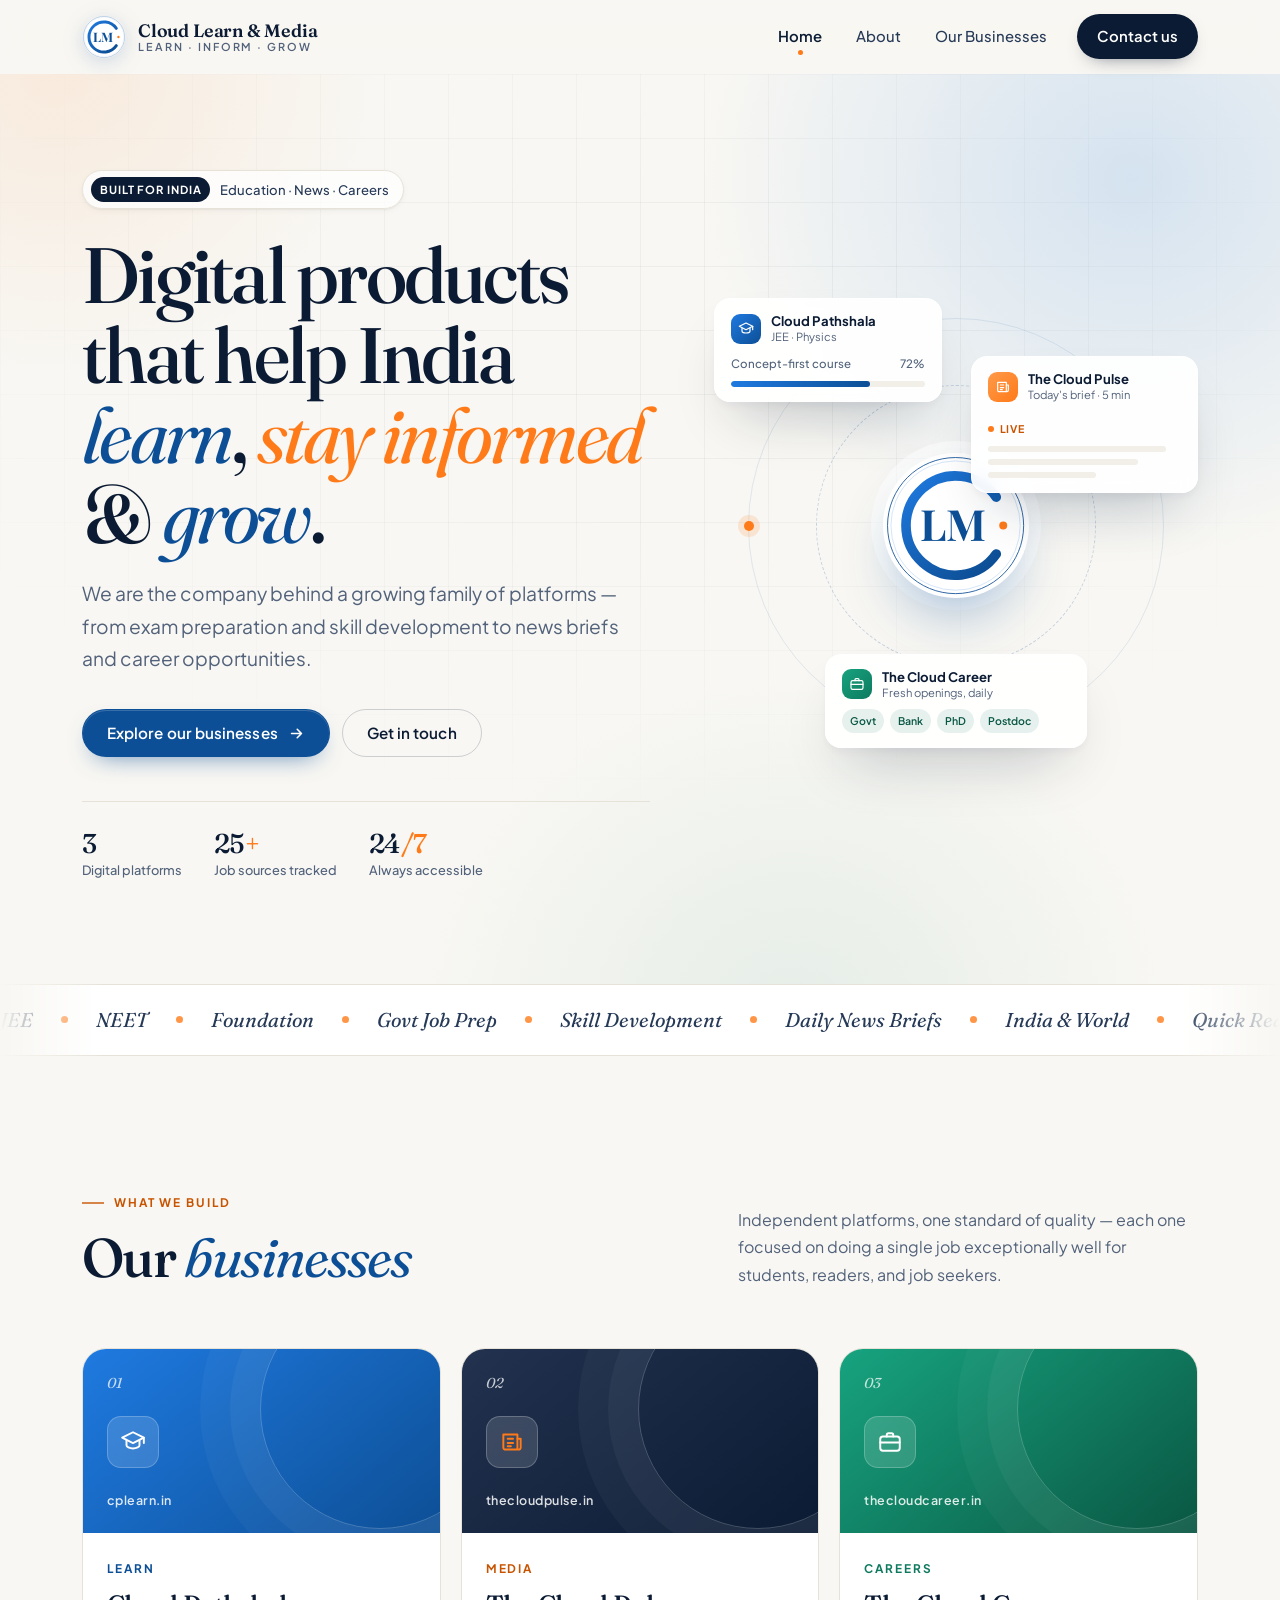
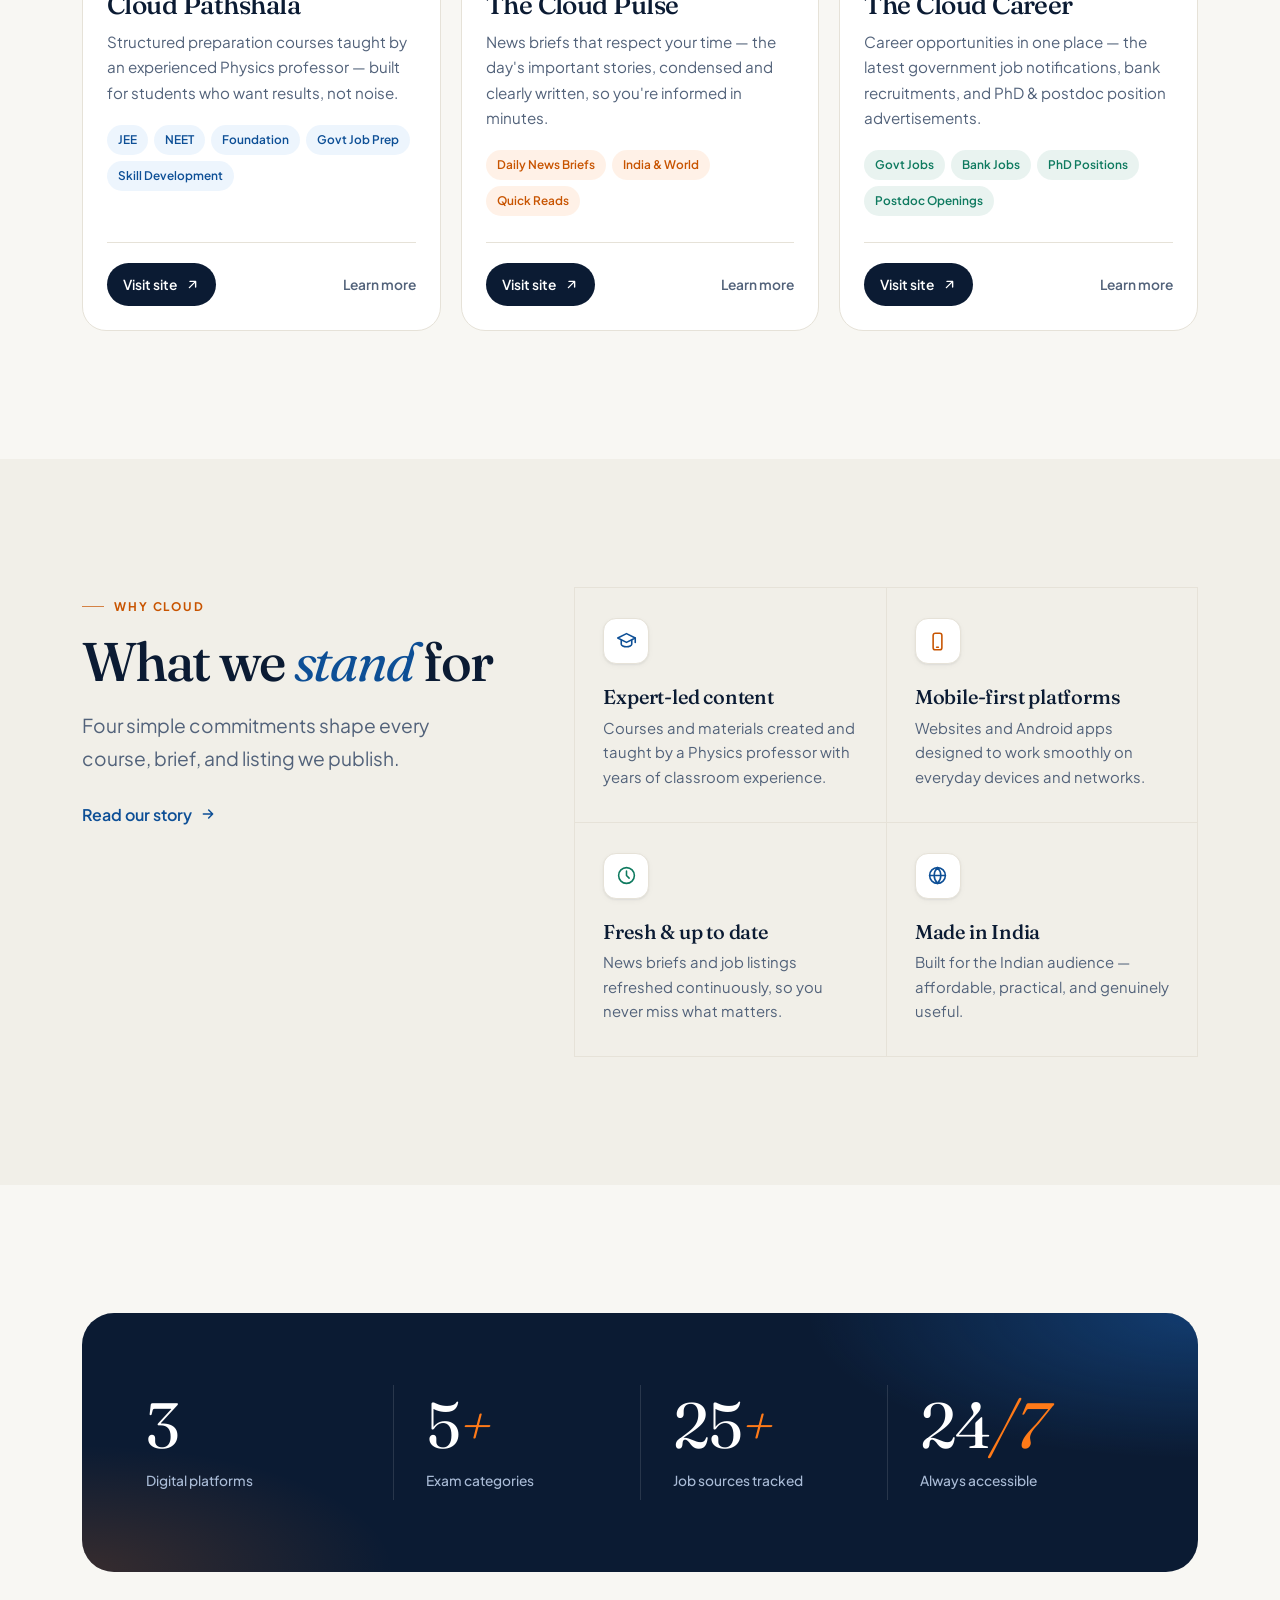
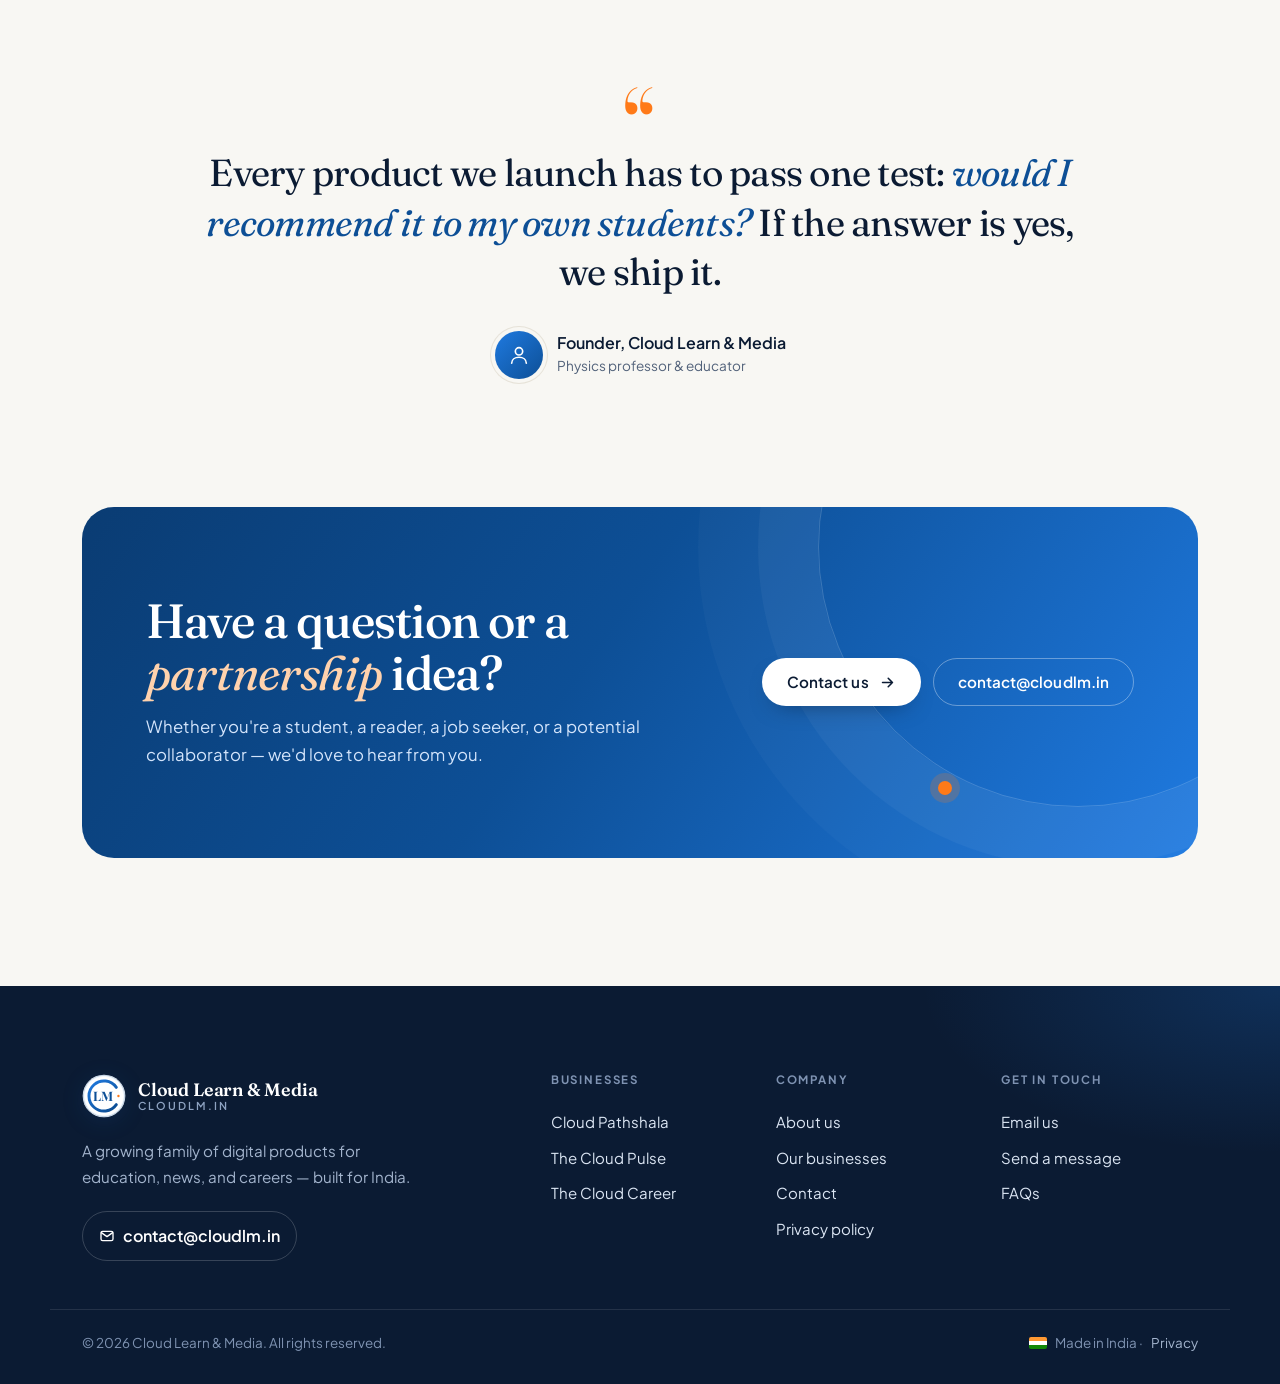
==== commit 260f7083: "Point Cloud Pathshala links to www.cplearn.in Co-Authored-By: Claude Opus 5.5 <noreply@anthropic.com" ====
--- a/index.html
+++ b/index.html
@@ -33,7 +33,7 @@
   "description": "Digital products for India: education, news, and career opportunities.",
   "areaServed": "IN",
   "brand": [
-    {"@type": "Brand", "name": "Cloud Pathshala", "url": "https://cloudpathshala.com"},
+    {"@type": "Brand", "name": "Cloud Pathshala", "url": "https://www.cplearn.in"},
     {"@type": "Brand", "name": "The Cloud Pulse", "url": "https://thecloudpulse.in"},
     {"@type": "Brand", "name": "The Cloud Career", "url": "https://thecloudcareer.in"}
   ]
@@ -158,7 +158,7 @@
           <div class="card-art">
             <span class="num">01</span>
             <div class="glyph"><svg aria-hidden="true" focusable="false"><use href="#i-cap"/></svg></div>
-            <span class="domain">cloudpathshala.com</span>
+            <span class="domain">cplearn.in</span>
           </div>
           <div class="card-body">
             <span class="kicker plain">Learn</span>
@@ -166,7 +166,7 @@
             <p>Structured preparation courses taught by an experienced Physics professor — built for students who want results, not noise.</p>
             <div class="chips"><span class="chip">JEE</span><span class="chip">NEET</span><span class="chip">Foundation</span><span class="chip">Govt Job Prep</span><span class="chip">Skill Development</span></div>
             <div class="card-actions">
-              <a class="visit" href="https://cloudpathshala.com" target="_blank" rel="noopener" aria-label="Visit Cloud Pathshala (opens in a new tab)">Visit site <svg aria-hidden="true" focusable="false"><use href="#i-ext"/></svg></a>
+              <a class="visit" href="https://www.cplearn.in" target="_blank" rel="noopener" aria-label="Visit Cloud Pathshala (opens in a new tab)">Visit site <svg aria-hidden="true" focusable="false"><use href="#i-ext"/></svg></a>
               <a class="more" href="businesses.html#pathshala">Learn more</a>
             </div>
           </div>
@@ -301,7 +301,7 @@
     <div class="foot-links">
       <div>
         <h3>Businesses</h3>
-        <a href="https://cloudpathshala.com" target="_blank" rel="noopener">Cloud Pathshala</a>
+        <a href="https://www.cplearn.in" target="_blank" rel="noopener">Cloud Pathshala</a>
         <a href="https://thecloudpulse.in" target="_blank" rel="noopener">The Cloud Pulse</a>
         <a href="https://thecloudcareer.in" target="_blank" rel="noopener">The Cloud Career</a>
       </div>
